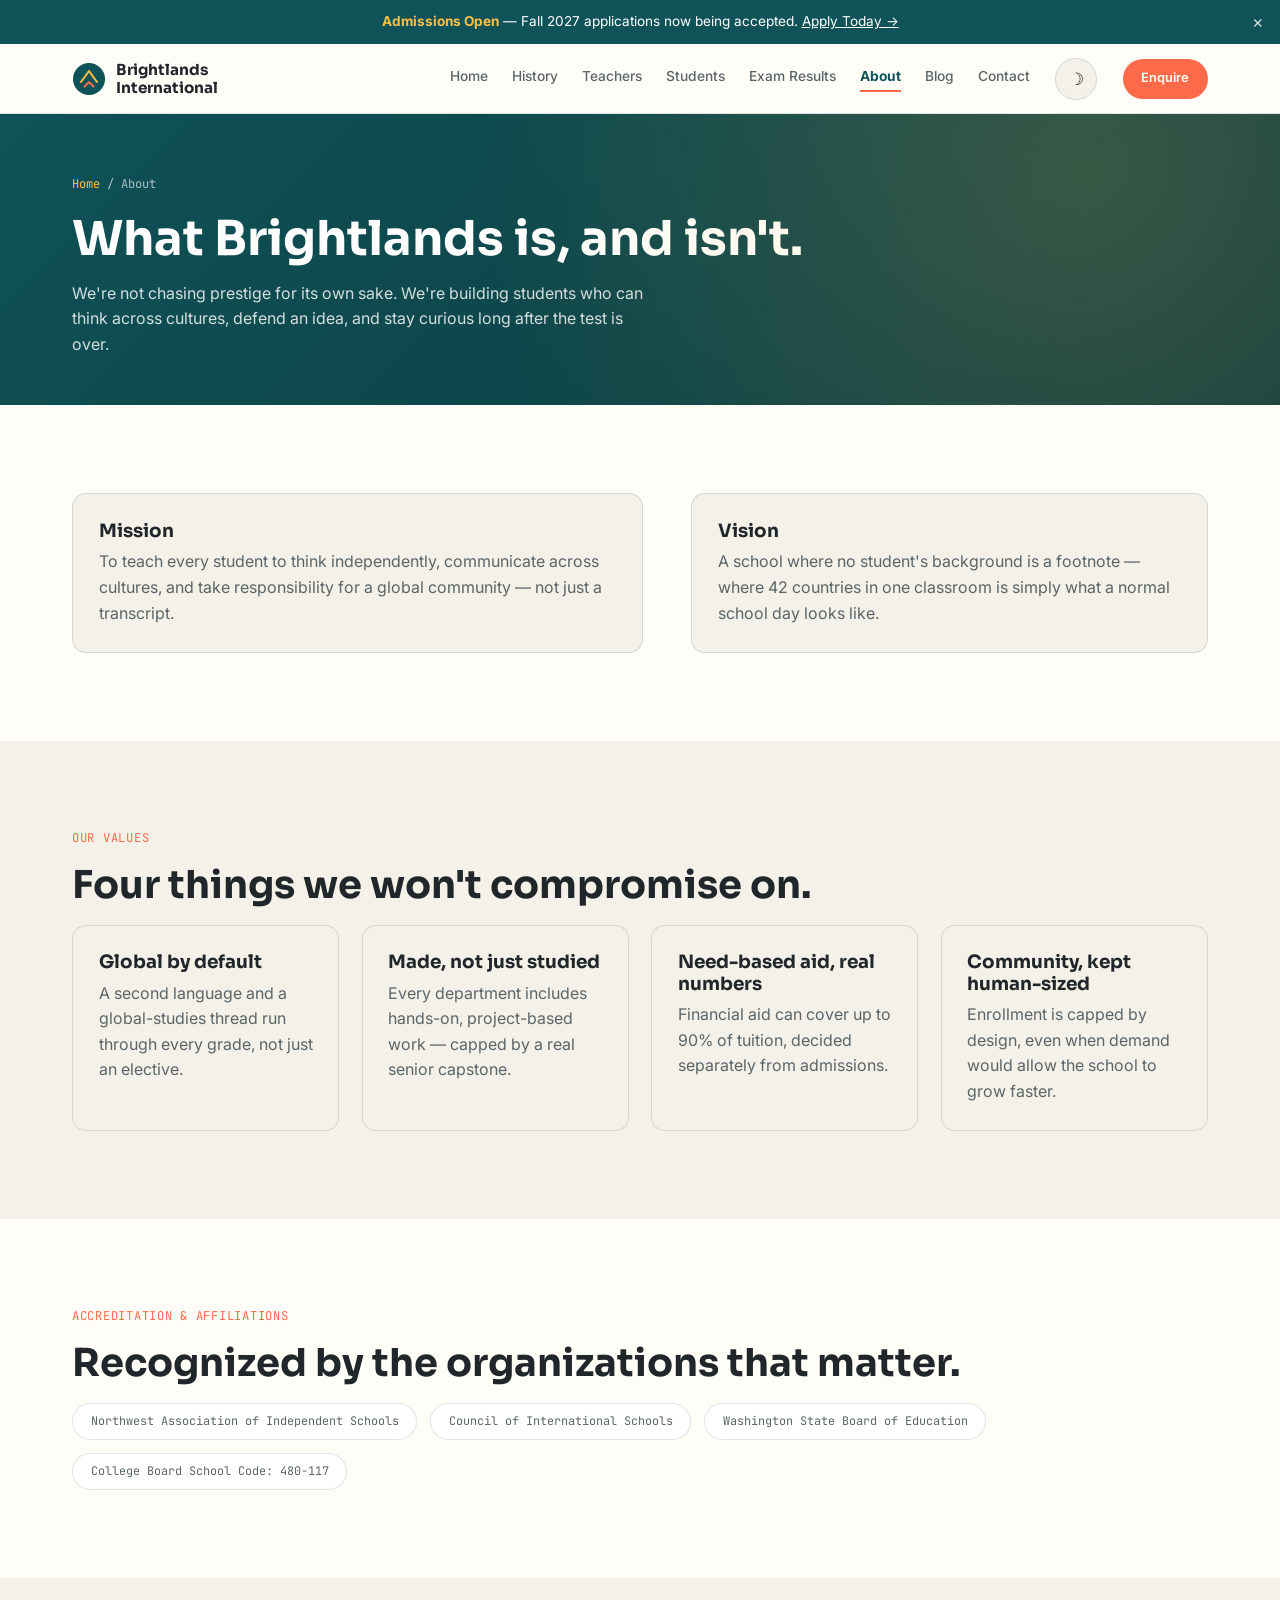
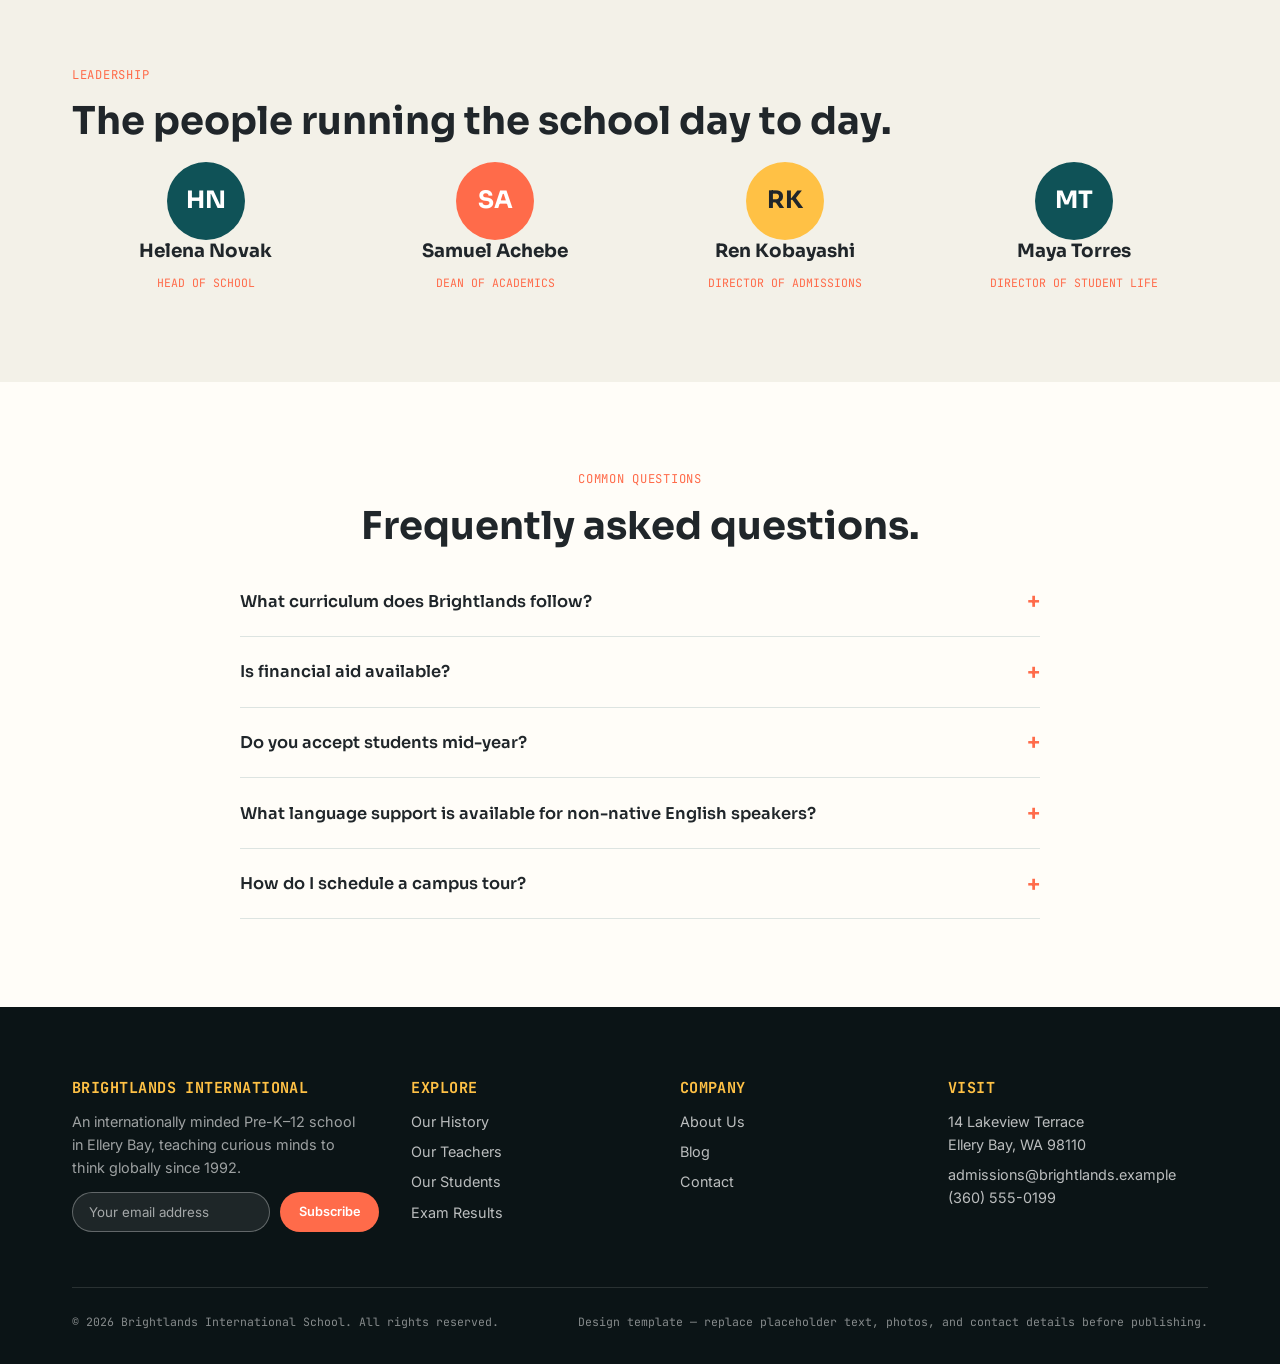
==== about.html @ 68dbb923 "First Commit" ====
<!DOCTYPE html>
<html lang="en">
<head>
<meta charset="UTF-8">
<meta name="viewport" content="width=device-width, initial-scale=1.0">
<title>About Us — Brightlands International</title>
<script>(function(){try{var t=localStorage.getItem('bl-theme');if(t==='dark')document.documentElement.setAttribute('data-theme','dark');}catch(e){}})();</script>
<link rel="preconnect" href="https://fonts.googleapis.com">
<link href="https://fonts.googleapis.com/css2?family=Sora:wght@600;700;800&family=Inter:wght@400;500;600&family=JetBrains+Mono:wght@500&display=swap" rel="stylesheet">
<link rel="stylesheet" href="style.css">
</head>
<body>

<div class="notice-bar">
  <span><strong>Admissions Open</strong> — Fall 2027 applications now being accepted. <a href="contact.html" style="text-decoration:underline;">Apply Today →</a></span>
  <button class="notice-close" aria-label="Dismiss notice">&times;</button>
</div>

<header class="site-header">
  <div class="header-inner">
    <a href="index.html" class="brand">
      <svg width="34" height="34" viewBox="0 0 34 34" fill="none" xmlns="http://www.w3.org/2000/svg">
        <circle cx="17" cy="17" r="16" fill="#0F5257"/>
        <path d="M9 20L17 9L25 20" stroke="#FFC145" stroke-width="2" stroke-linecap="round" stroke-linejoin="round"/>
        <path d="M12.5 24.5L17 20L21.5 24.5" stroke="#FF6B4A" stroke-width="2" stroke-linecap="round" stroke-linejoin="round"/>
      </svg>
      <span class="brand-name">Brightlands<br>International</span>
    </a>
    <button class="nav-toggle" aria-label="Toggle menu"><span></span></button>
    <nav class="main-nav">
      <a href="index.html">Home</a>
      <a href="history.html">History</a>
      <a href="teachers.html">Teachers</a>
      <a href="students.html">Students</a>
      <a href="results.html">Exam Results</a>
      <a href="about.html" class="active">About</a>
      <a href="blog.html">Blog</a>
      <a href="contact.html">Contact</a>
    </nav>
    <button class="theme-toggle" aria-label="Toggle dark mode">
      <span class="icon-light">&#9789;</span>
      <span class="icon-dark">&#9728;</span>
    </button>
    <a href="contact.html" class="btn btn-primary btn-sm">Enquire</a>
  </div>
</header>

<main>

  <section class="page-hero">
    <div class="wrap">
      <div class="breadcrumb"><a href="index.html">Home</a> / About</div>
      <h1>What Brightlands is, and isn't.</h1>
      <p>We're not chasing prestige for its own sake. We're building students who can think across cultures, defend an idea, and stay curious long after the test is over.</p>
    </div>
  </section>

  <section class="section">
    <div class="wrap hero-grid">
      <div class="value-card reveal">
        <h3>Mission</h3>
        <p>To teach every student to think independently, communicate across cultures, and take responsibility for a global community — not just a transcript.</p>
      </div>
      <div class="value-card reveal">
        <h3>Vision</h3>
        <p>A school where no student's background is a footnote — where 42 countries in one classroom is simply what a normal school day looks like.</p>
      </div>
    </div>
  </section>

  <section class="section alt">
    <div class="wrap">
      <span class="eyebrow">Our Values</span>
      <h2>Four things we won't compromise on.</h2>
      <div class="card-grid reveal">
        <div class="value-card">
          <h3>Global by default</h3>
          <p>A second language and a global-studies thread run through every grade, not just an elective.</p>
        </div>
        <div class="value-card">
          <h3>Made, not just studied</h3>
          <p>Every department includes hands-on, project-based work — capped by a real senior capstone.</p>
        </div>
        <div class="value-card">
          <h3>Need-based aid, real numbers</h3>
          <p>Financial aid can cover up to 90% of tuition, decided separately from admissions.</p>
        </div>
        <div class="value-card">
          <h3>Community, kept human-sized</h3>
          <p>Enrollment is capped by design, even when demand would allow the school to grow faster.</p>
        </div>
      </div>
    </div>
  </section>

  <section class="section">
    <div class="wrap">
      <span class="eyebrow">Accreditation &amp; Affiliations</span>
      <h2>Recognized by the organizations that matter.</h2>
      <div class="badge-row reveal">
        <span class="badge">Northwest Association of Independent Schools</span>
        <span class="badge">Council of International Schools</span>
        <span class="badge">Washington State Board of Education</span>
        <span class="badge">College Board School Code: 480-117</span>
      </div>
    </div>
  </section>

  <section class="section alt">
    <div class="wrap">
      <span class="eyebrow">Leadership</span>
      <h2>The people running the school day to day.</h2>
      <div class="leader-grid reveal">
        <div class="leader-card">
          <div class="avatar" style="background:#0F5257; margin:0 auto;">HN</div>
          <h3>Helena Novak</h3>
          <span class="leader-role">Head of School</span>
        </div>
        <div class="leader-card">
          <div class="avatar" style="background:#FF6B4A; margin:0 auto;">SA</div>
          <h3>Samuel Achebe</h3>
          <span class="leader-role">Dean of Academics</span>
        </div>
        <div class="leader-card">
          <div class="avatar" style="background:#FFC145; color:#20262A; margin:0 auto;">RK</div>
          <h3>Ren Kobayashi</h3>
          <span class="leader-role">Director of Admissions</span>
        </div>
        <div class="leader-card">
          <div class="avatar" style="background:#0F5257; margin:0 auto;">MT</div>
          <h3>Maya Torres</h3>
          <span class="leader-role">Director of Student Life</span>
        </div>
      </div>
    </div>
  </section>

  <section class="section">
    <div class="wrap">
      <span class="eyebrow center">Common Questions</span>
      <h2 class="center">Frequently asked questions.</h2>
      <div class="faq-list reveal">

        <div class="faq-item">
          <button class="faq-question">
            What curriculum does Brightlands follow?
            <span class="plus">+</span>
          </button>
          <div class="faq-answer">
            <p>We follow a U.S.-based curriculum through Grade 8, then offer an internationally benchmarked diploma pathway alongside a standard track from Grade 9 onward. Both tracks share the same core academic standards.</p>
          </div>
        </div>

        <div class="faq-item">
          <button class="faq-question">
            Is financial aid available?
            <span class="plus">+</span>
          </button>
          <div class="faq-answer">
            <p>Yes. Need-based financial aid can cover up to 90% of tuition. Aid decisions are made separately from and after admissions decisions, so applying for aid never affects your admission chances.</p>
          </div>
        </div>

        <div class="faq-item">
          <button class="faq-question">
            Do you accept students mid-year?
            <span class="plus">+</span>
          </button>
          <div class="faq-answer">
            <p>Mid-year admission is possible when space allows, particularly in Pre-K through Grade 5. Contact our admissions office directly to check current availability for your child's grade.</p>
          </div>
        </div>

        <div class="faq-item">
          <button class="faq-question">
            What language support is available for non-native English speakers?
            <span class="plus">+</span>
          </button>
          <div class="faq-answer">
            <p>All students receive English language support as needed, integrated into regular classes rather than pulled into a separate track. Given our international student body, this is one of our most developed programs.</p>
          </div>
        </div>

        <div class="faq-item">
          <button class="faq-question">
            How do I schedule a campus tour?
            <span class="plus">+</span>
          </button>
          <div class="faq-answer">
            <p>Tours run every Tuesday and Thursday morning during the school year. Use the contact form on our Contact page, or call the admissions office directly, to book a time.</p>
          </div>
        </div>

      </div>
    </div>
  </section>

</main>

<footer class="site-footer">
  <div class="wrap">
    <div class="footer-grid">
      <div class="footer-brand">
        <h4>Brightlands International</h4>
        <p>An internationally minded Pre-K–12 school in Ellery Bay, teaching curious minds to think globally since 1992.</p>
        <form class="newsletter">
          <input type="email" placeholder="Your email address" required>
          <button type="submit" class="btn btn-primary btn-sm">Subscribe</button>
        </form>
        <p class="newsletter-note form-note"></p>
      </div>
      <div>
        <h4>Explore</h4>
        <a href="history.html">Our History</a>
        <a href="teachers.html">Our Teachers</a>
        <a href="students.html">Our Students</a>
        <a href="results.html">Exam Results</a>
      </div>
      <div>
        <h4>Company</h4>
        <a href="about.html">About Us</a>
        <a href="blog.html">Blog</a>
        <a href="contact.html">Contact</a>
      </div>
      <div>
        <h4>Visit</h4>
        <p>14 Lakeview Terrace<br>Ellery Bay, WA 98110</p>
        <p>admissions@brightlands.example<br>(360) 555-0199</p>
      </div>
    </div>
    <div class="footer-bottom">
      <span>© 2026 Brightlands International School. All rights reserved.</span>
      <span>Design template — replace placeholder text, photos, and contact details before publishing.</span>
    </div>
  </div>
</footer>
<button id="back-to-top" class="back-to-top" aria-label="Back to top">&#8593;</button>
<script src="script.js"></script>
</body>
</html>
---- style.css ----
/* ===========================================================
   BRIGHTLANDS INTERNATIONAL SCHOOL — shared stylesheet
   Palette : teal #0F5257 · coral #FF6B4A · yellow #FFC145
   Type    : Sora (display) / Inter (body) / JetBrains Mono (utility)
   Supports light + dark theme via [data-theme="dark"] on <html>
=========================================================== */

:root{
  --bg: #FFFDF8;
  --surface: #FFFFFF;
  --surface-2: #F3F1E8;
  --ink: #20262A;
  --ink-soft: #5B6568;
  --teal: #0F5257;
  --teal-light: #17707A;
  --coral: #FF6B4A;
  --yellow: #FFC145;
  --line: rgba(15,82,87,0.14);
  --shadow: 0 14px 34px rgba(15,82,87,0.10);
  --shadow-sm: 0 4px 14px rgba(15,82,87,0.08);
  --radius: 14px;
  --radius-sm: 8px;

  --font-display: "Sora", -apple-system, sans-serif;
  --font-body: "Inter", -apple-system, sans-serif;
  --font-mono: "JetBrains Mono", monospace;
}

[data-theme="dark"]{
  --bg: #0F1719;
  --surface: #162326;
  --surface-2: #1C2B2E;
  --ink: #EDF3F2;
  --ink-soft: #A9B7B8;
  --teal: #35B0A7;
  --teal-light: #4CC2B9;
  --coral: #FF8467;
  --yellow: #FFCE6E;
  --line: rgba(255,255,255,0.12);
  --shadow: 0 14px 34px rgba(0,0,0,0.45);
  --shadow-sm: 0 4px 14px rgba(0,0,0,0.35);
}

*{ box-sizing: border-box; margin: 0; padding: 0; }
html{ scroll-behavior: smooth; }
body{
  font-family: var(--font-body);
  color: var(--ink);
  background: var(--bg);
  line-height: 1.6;
  -webkit-font-smoothing: antialiased;
  transition: background 0.3s ease, color 0.3s ease;
}
img{ max-width: 100%; display: block; }
a{ color: inherit; text-decoration: none; }
ul{ list-style: none; }
button{ font-family: inherit; cursor: pointer; }
input, textarea, select{ font-family: inherit; }

h1,h2,h3,h4{ font-family: var(--font-display); color: var(--ink); line-height: 1.16; font-weight: 700; }
h2{ font-size: clamp(1.75rem, 3vw, 2.4rem); margin-bottom: 1.1rem; }
h3{ font-size: 1.15rem; margin-bottom: 0.5rem; }
p{ color: var(--ink-soft); }

.wrap{ max-width: 1200px; margin: 0 auto; padding: 0 2rem; }
.section{ padding: 5.5rem 0; }
.section.tight{ padding: 3.5rem 0; }
.section.alt{ background: var(--surface-2); }
.center{ text-align: center; }

.eyebrow{
  font-family: var(--font-mono);
  font-size: 0.76rem;
  letter-spacing: 0.06em;
  text-transform: uppercase;
  color: var(--coral);
  margin-bottom: 0.9rem;
  display: block;
}
.eyebrow.center{ text-align: center; }

/* ---------- reveal-on-scroll ---------- */
.reveal{ opacity: 0; transform: translateY(24px); transition: opacity 0.6s ease, transform 0.6s ease; }
.reveal.in-view{ opacity: 1; transform: translateY(0); }

/* ---------- buttons ---------- */
.btn{
  display: inline-flex; align-items: center; gap: 0.4rem;
  padding: 0.85rem 1.7rem; border-radius: 30px;
  font-family: var(--font-body); font-weight: 600; font-size: 0.92rem;
  border: 1px solid transparent;
  transition: transform 0.15s ease, background 0.2s ease, color 0.2s ease, border-color 0.2s ease;
}
.btn:hover{ transform: translateY(-2px); }
.btn-primary{ background: var(--coral); color: #fff; }
.btn-primary:hover{ background: #e85a3c; }
.btn-ghost{ color: var(--teal); border-color: var(--teal); }
.btn-ghost:hover{ background: var(--teal); color: #fff; }
.btn-ghost-light{ color: #fff; border-color: rgba(255,255,255,0.4); }
.btn-ghost-light:hover{ background: #fff; color: var(--teal); }
.btn-sm{ padding: 0.55rem 1.1rem; font-size: 0.8rem; }

/* ---------- header / nav ---------- */
.site-header{
  position: sticky; top: 0; z-index: 70;
  background: color-mix(in srgb, var(--bg) 92%, transparent);
  backdrop-filter: blur(8px);
  border-bottom: 1px solid var(--line);
}
.header-inner{ max-width: 1200px; margin: 0 auto; padding: 0.85rem 2rem; display: flex; align-items: center; gap: 1.6rem; }
.brand{ display: flex; align-items: center; gap: 0.65rem; margin-right: auto; }
.brand-name{ font-family: var(--font-display); font-weight: 700; color: var(--ink); font-size: 0.95rem; line-height: 1.15; }

.main-nav{ display: flex; gap: 1.5rem; }
.main-nav a{ font-size: 0.86rem; color: var(--ink-soft); font-weight: 500; border-bottom: 2px solid transparent; padding-bottom: 3px; white-space: nowrap; }
.main-nav a:hover, .main-nav a.active{ color: var(--teal); border-color: var(--coral); }
.main-nav a.active{ font-weight: 700; }

.theme-toggle{
  width: 42px; height: 42px; border-radius: 50%;
  background: var(--surface-2); border: 1px solid var(--line);
  display: flex; align-items: center; justify-content: center;
  font-size: 1.05rem; color: var(--ink); flex-shrink: 0;
  transition: background 0.2s ease;
}
.theme-toggle:hover{ background: var(--line); }
.theme-toggle .icon-dark{ display: none; }
[data-theme="dark"] .theme-toggle .icon-light{ display: none; }
[data-theme="dark"] .theme-toggle .icon-dark{ display: inline; }

.nav-toggle{ display: none; background: none; border: none; width: 34px; height: 34px; position: relative; flex-shrink: 0; }
.nav-toggle span, .nav-toggle::before, .nav-toggle::after{ content: ""; position: absolute; left: 6px; right: 6px; height: 2px; background: var(--ink); border-radius: 2px; }
.nav-toggle span{ top: 16px; }
.nav-toggle::before{ top: 10px; }
.nav-toggle::after{ top: 22px; }

/* ---------- notice bar (dismissible) ---------- */
.notice-bar{
  background: var(--teal); color: #fff;
  display: flex; align-items: center; justify-content: center; gap: 1rem;
  padding: 0.7rem 1.2rem; font-size: 0.85rem; text-align: center; position: relative;
}
.notice-bar strong{ color: var(--yellow); }
.notice-close{
  position: absolute; right: 1rem; top: 50%; transform: translateY(-50%);
  background: none; border: none; color: #fff; font-size: 1.1rem; opacity: 0.8; line-height: 1;
}
.notice-close:hover{ opacity: 1; }
.notice-bar.hidden{ display: none; }

/* ---------- page hero (inner pages) ---------- */
.page-hero{
  background: linear-gradient(135deg, var(--teal), #0B3B3F);
  color: #fff; padding: 3.8rem 0 3rem; position: relative; overflow: hidden;
}
.page-hero::after{ content:""; position:absolute; inset:0; background: radial-gradient(circle at 85% 20%, rgba(255,193,69,0.18), transparent 55%); pointer-events:none; }
.breadcrumb{ font-family: var(--font-mono); font-size: 0.76rem; color: rgba(255,255,255,0.65); margin-bottom: 1rem; }
.breadcrumb a{ color: var(--yellow); }
.page-hero h1{ color: #fff; font-size: clamp(2rem, 4.5vw, 3rem); max-width: 20ch; }
.page-hero p{ color: rgba(255,255,255,0.82); max-width: 58ch; margin-top: 0.9rem; }

/* ---------- home hero ---------- */
.hero{ padding: 3.5rem 0 0; position: relative; overflow: hidden; }
.hero-blob{
  position: absolute; top: -120px; right: -160px; width: 480px; height: 480px; border-radius: 50%;
  background: radial-gradient(circle, rgba(255,107,74,0.16), transparent 70%);
  z-index: 0; pointer-events: none;
}
.hero-grid{ display: grid; grid-template-columns: 1.05fr 0.95fr; gap: 3rem; align-items: center; position: relative; z-index: 1; }
.hero h1{ font-size: clamp(2.3rem, 5.2vw, 3.6rem); max-width: 14ch; }
.hero h1 em{ color: var(--coral); font-style: normal; }
.hero-copy{ max-width: 48ch; margin: 1.3rem 0 2rem; font-size: 1.05rem; }
.hero-actions{ display: flex; gap: 1rem; flex-wrap: wrap; }
.hero-media{ position: relative; }
.hero-media img{ border-radius: var(--radius); box-shadow: var(--shadow); }
.hero-float-card{
  position: absolute; left: -1.3rem; bottom: -1.3rem;
  background: var(--surface); border: 1px solid var(--line); border-radius: var(--radius);
  padding: 1.1rem 1.4rem; box-shadow: var(--shadow); font-family: var(--font-mono); font-size: 0.78rem; max-width: 220px;
}
.hero-float-card strong{ display: block; font-family: var(--font-display); font-size: 1.6rem; color: var(--teal); }

/* ---------- animated stat counters ---------- */
.stats-bar{ margin-top: 3.5rem; display: grid; grid-template-columns: repeat(4,1fr); border-top: 1px solid var(--line); border-bottom: 1px solid var(--line); position: relative; z-index: 1; }
.stat{ padding: 1.6rem 0.5rem; text-align: center; border-left: 1px solid var(--line); }
.stat:first-child{ border-left: none; }
.stat-num{ display:block; font-family: var(--font-display); font-size: 2.1rem; font-weight: 700; color: var(--teal); }
.stat-label{ display:block; font-family: var(--font-mono); font-size: 0.68rem; text-transform: uppercase; color: var(--ink-soft); margin-top: 0.2rem; }

/* ---------- notice board (home page) ---------- */
.notice-board{
  background: var(--surface);
  border: 1px solid var(--line);
  border-radius: var(--radius);
  padding: 2rem 2.2rem;
  box-shadow: var(--shadow-sm);
}
.notice-board-head{
  display: flex; align-items: flex-end; justify-content: space-between; flex-wrap: wrap;
  gap: 1rem; margin-bottom: 1.6rem; padding-bottom: 1.4rem; border-bottom: 1px solid var(--line);
}
.notice-board-head h2{ margin-bottom: 0; }
.notice-list{ display: flex; flex-direction: column; }
.notice-item{
  display: flex; align-items: flex-start; gap: 1.2rem;
  padding: 1.1rem 0.4rem; border-bottom: 1px solid var(--line);
  border-radius: var(--radius-sm);
  transition: background 0.2s ease;
}
.notice-item:last-child{ border-bottom: none; }
.notice-item:hover{ background: var(--surface-2); }
.notice-date{
  flex-shrink: 0; width: 56px; height: 56px; border-radius: var(--radius-sm);
  background: var(--surface-2); display: flex; flex-direction: column; align-items: center; justify-content: center;
}
.notice-item:hover .notice-date{ background: var(--surface); }
.notice-day{ font-family: var(--font-display); font-weight: 700; font-size: 1.15rem; color: var(--teal); line-height: 1; }
.notice-month{ font-family: var(--font-mono); font-size: 0.65rem; text-transform: uppercase; color: var(--ink-soft); margin-top: 2px; }
.notice-body{ flex: 1; min-width: 0; }
.notice-body h3{ font-size: 1rem; margin: 0.4rem 0 0.3rem; }
.notice-body p{ font-size: 0.88rem; margin: 0; }
.notice-tag{ font-family: var(--font-mono); font-size: 0.65rem; text-transform: uppercase; letter-spacing: 0.02em; padding: 0.22rem 0.6rem; border-radius: 20px; display: inline-block; }
.notice-tag-admissions{ background: rgba(15,82,87,0.14); color: var(--teal); }
.notice-tag-academics{ background: rgba(255,107,74,0.14); color: var(--coral); }
.notice-tag-events{ background: rgba(255,193,69,0.22); color: #8A6512; }
[data-theme="dark"] .notice-tag-events{ color: #FFE1A0; }
.notice-tag-holiday{ background: var(--surface-2); color: var(--ink-soft); }
.notice-new{
  background: var(--coral); color: #fff; font-family: var(--font-mono); font-size: 0.62rem;
  text-transform: uppercase; padding: 0.22rem 0.55rem; border-radius: 10px;
}
.notice-actions{
  flex-shrink: 0; margin-left: auto;
  display: flex; flex-direction: column; align-items: flex-end; gap: 0.6rem;
}
.notice-detail{ max-width: 760px; margin: 0 auto; }
.notice-detail-date{ font-family: var(--font-mono); font-size: 0.78rem; color: var(--ink-soft); display: block; margin: 0.7rem 0 1.1rem; }
.notice-detail h2{ margin-bottom: 1.2rem; }
.notice-detail p{ margin-bottom: 1.1rem; }
.notice-detail p strong{ color: var(--ink); }

@media (max-width: 720px){
  .notice-item{ flex-wrap: wrap; }
  .notice-actions{ flex-direction: row; align-items: center; margin-left: 68px; }
}

@media (max-width: 720px){
  .notice-item{ flex-wrap: wrap; }
  .notice-new{ margin-left: 68px; }
}

/* ---------- highlight / link cards ---------- */
.card-grid{ display: grid; grid-template-columns: repeat(4,1fr); gap: 1.4rem; }
.card-grid.cols-3{ grid-template-columns: repeat(3,1fr); }
.card-grid.cols-2{ grid-template-columns: repeat(2,1fr); }

.link-card{ background: var(--surface); border: 1px solid var(--line); border-radius: var(--radius); padding: 1.7rem; transition: box-shadow 0.2s ease, transform 0.2s ease; }
.link-card:hover{ box-shadow: var(--shadow-sm); transform: translateY(-4px); }
.link-card .card-index{ font-family: var(--font-mono); color: var(--coral); font-size: 0.8rem; }
.link-card a.more{ font-family: var(--font-mono); font-size: 0.75rem; color: var(--teal); display: inline-block; margin-top: 0.6rem; }

.value-card{ background: var(--surface-2); border: 1px solid var(--line); border-radius: var(--radius); padding: 1.6rem; }

/* ---------- curriculum tabs ---------- */
.tab-bar{ display: flex; gap: 0.6rem; flex-wrap: wrap; margin-bottom: 2rem; justify-content: center; }
.tab-btn{
  background: var(--surface); border: 1px solid var(--line); border-radius: 30px;
  padding: 0.6rem 1.3rem; font-family: var(--font-mono); font-size: 0.78rem; text-transform: uppercase;
  letter-spacing: 0.02em; color: var(--ink-soft);
}
.tab-btn.active, .tab-btn:hover{ background: var(--teal); color: #fff; border-color: var(--teal); }
.tab-panel{ display: none; }
.tab-panel.active{ display: block; }
.tab-content{ display: grid; grid-template-columns: 1fr 1fr; gap: 2.5rem; align-items: center; }
.tab-content ul{ margin-top: 1rem; }
.tab-content li{ padding: 0.5rem 0 0.5rem 1.6rem; position: relative; color: var(--ink-soft); }
.tab-content li::before{ content: "✓"; position: absolute; left: 0; color: var(--coral); font-weight: 700; }

/* ---------- quote / testimonial slider ---------- */
.testimonial-slider{ max-width: 720px; margin: 0 auto; position: relative; }
.testimonial-track{ overflow: hidden; }
.testimonial-slides{ display: flex; transition: transform 0.5s ease; }
.testimonial-slide{ flex: 0 0 100%; text-align: center; padding: 0 1rem; }
.testimonial-slide blockquote{ font-family: var(--font-display); font-size: 1.4rem; font-weight: 600; color: var(--ink); margin-bottom: 1rem; }
.testimonial-slide cite{ font-family: var(--font-mono); font-size: 0.78rem; color: var(--coral); font-style: normal; }
.testimonial-dots{ display: flex; gap: 0.5rem; justify-content: center; margin-top: 1.8rem; }
.testimonial-dots button{ width: 9px; height: 9px; border-radius: 50%; background: var(--line); border: none; padding: 0; }
.testimonial-dots button.active{ background: var(--coral); width: 22px; border-radius: 5px; transition: width 0.2s ease; }

/* ---------- CTA banner ---------- */
.cta-banner{ background: linear-gradient(120deg, var(--teal), #0B3B3F); color: #fff; border-radius: var(--radius); padding: 2.2rem 2.4rem; display: flex; align-items: center; justify-content: space-between; flex-wrap: wrap; gap: 1.2rem; }
.cta-banner h3{ color: #fff; margin-bottom: 0.3rem; }
.cta-banner p{ color: rgba(255,255,255,0.78); }

/* ---------- timeline (history) ---------- */
.timeline{ position: relative; padding-left: 2.4rem; }
.timeline::before{ content:""; position: absolute; left: 7px; top: 4px; bottom: 4px; width: 2px; background: var(--line); }
.timeline-item{ position: relative; padding-bottom: 2.6rem; }
.timeline-item:last-child{ padding-bottom: 0; }
.timeline-item::before{ content:""; position: absolute; left: -2.4rem; top: 4px; width: 16px; height: 16px; border-radius: 50%; background: var(--coral); border: 3px solid var(--bg); box-shadow: 0 0 0 1px var(--line); }
.timeline-year{ font-family: var(--font-mono); color: var(--teal); font-size: 0.82rem; margin-bottom: 0.3rem; }

/* ---------- department cards ---------- */
.dept-grid{ display: grid; grid-template-columns: repeat(3,1fr); gap: 1.4rem; }
.dept-card{ background: var(--surface); border-top: 3px solid var(--teal); border-radius: 0 var(--radius) var(--radius) var(--radius); padding: 1.6rem; box-shadow: var(--shadow-sm); }

/* ---------- teachers ---------- */
.teacher-toolbar{ display: flex; gap: 1rem; flex-wrap: wrap; align-items: center; justify-content: space-between; margin-bottom: 2rem; }
.teacher-search{
  display: flex; align-items: center; gap: 0.5rem;
  background: var(--surface); border: 1px solid var(--line); border-radius: 30px;
  padding: 0.6rem 1.1rem; min-width: 220px;
}
.teacher-search input{ border: none; background: none; outline: none; color: var(--ink); font-size: 0.88rem; width: 100%; }
.filter-bar{ display: flex; flex-wrap: wrap; gap: 0.6rem; }
.filter-btn{ background: var(--surface); border: 1px solid var(--line); border-radius: 20px; padding: 0.45rem 1.05rem; font-family: var(--font-mono); font-size: 0.74rem; color: var(--ink-soft); text-transform: uppercase; letter-spacing: 0.03em; }
.filter-btn.active, .filter-btn:hover{ background: var(--teal); color: #fff; border-color: var(--teal); }

.teacher-grid{ display: grid; grid-template-columns: repeat(3,1fr); gap: 1.5rem; }
.teacher-card{ background: var(--surface); border: 1px solid var(--line); border-radius: var(--radius); padding: 1.5rem; text-align: left; transition: transform 0.2s ease, box-shadow 0.2s ease; }
.teacher-card:hover{ transform: translateY(-4px); box-shadow: var(--shadow-sm); }
.avatar{ width: 58px; height: 58px; border-radius: 50%; display:flex; align-items:center; justify-content:center; font-family: var(--font-display); font-weight: 700; color: #fff; font-size: 1.15rem; margin-bottom: 0.9rem; }
.teacher-dept{ font-family: var(--font-mono); font-size: 0.7rem; text-transform: uppercase; color: var(--coral); margin-bottom: 0.3rem; }
.teacher-years{ font-family: var(--font-mono); font-size: 0.7rem; color: var(--ink-soft); margin-top: 0.6rem; display: block; }
.no-results{ text-align: center; color: var(--ink-soft); font-family: var(--font-mono); font-size: 0.85rem; padding: 2rem 0; display: none; }
.no-results.show{ display: block; }

/* ---------- life blocks / gallery + lightbox ---------- */
.life-grid{ display: grid; grid-template-columns: repeat(3,1fr); gap: 1.4rem; }
.life-block{ background: var(--surface-2); border: 1px solid var(--line); border-radius: var(--radius); padding: 1.7rem; }
.block-lg{ grid-column: span 2; }

.gallery-grid{ display: grid; grid-template-columns: repeat(3,1fr); gap: 1rem; }
.gallery-grid button{ border: none; padding: 0; background: none; border-radius: var(--radius); overflow: hidden; box-shadow: var(--shadow-sm); cursor: zoom-in; }
.gallery-grid img{ aspect-ratio: 4/3; object-fit: cover; transition: transform 0.3s ease; }
.gallery-grid button:hover img{ transform: scale(1.06); }

.lightbox{
  position: fixed; inset: 0; background: rgba(10,15,17,0.92); z-index: 200;
  display: none; align-items: center; justify-content: center; padding: 2rem;
}
.lightbox.open{ display: flex; }
.lightbox img{ max-width: min(900px, 100%); max-height: 85vh; border-radius: var(--radius-sm); }
.lightbox-close{ position: absolute; top: 1.6rem; right: 2rem; background: none; border: none; color: #fff; font-size: 2rem; line-height: 1; }

/* ---------- results tables + chart ---------- */
.table-wrap{ overflow-x: auto; border: 1px solid var(--line); border-radius: var(--radius); }
table{ width: 100%; border-collapse: collapse; font-size: 0.92rem; min-width: 560px; }
thead{ background: var(--teal); color: #fff; }
th, td{ padding: 0.85rem 1.1rem; text-align: left; }
tbody tr:nth-child(even){ background: var(--surface-2); }
tbody tr{ border-bottom: 1px solid var(--line); }
.table-note{ font-family: var(--font-mono); font-size: 0.75rem; color: var(--ink-soft); margin-top: 0.8rem; }
.results-stats{ display: grid; grid-template-columns: repeat(4,1fr); gap: 1.2rem; margin-bottom: 2.6rem; }
.results-stats .stat{ border: 1px solid var(--line); border-left: 1px solid var(--line); border-radius: var(--radius); background: var(--surface); }

.chart-wrap{ background: var(--surface); border: 1px solid var(--line); border-radius: var(--radius); padding: 2rem; }
.bar-chart{ display: flex; align-items: flex-end; gap: 1.6rem; height: 220px; }
.bar-col{ flex: 1; display: flex; flex-direction: column; align-items: center; justify-content: flex-end; height: 100%; }
.bar{ width: 100%; max-width: 46px; background: linear-gradient(180deg, var(--coral), var(--yellow)); border-radius: 6px 6px 0 0; height: 0; transition: height 1.1s cubic-bezier(.2,.8,.2,1); }
.bar-year{ font-family: var(--font-mono); font-size: 0.72rem; color: var(--ink-soft); margin-top: 0.6rem; }
.bar-val{ font-family: var(--font-mono); font-size: 0.72rem; color: var(--ink); margin-bottom: 0.4rem; }

/* ---------- steps ---------- */
.steps{ display: grid; grid-template-columns: repeat(4,1fr); gap: 1.5rem; }
.steps li{ display: flex; flex-direction: column; gap: 0.6rem; }
.step-num{ font-family: var(--font-mono); font-size: 0.85rem; color: var(--coral); border: 1px solid var(--coral); width: 28px; height: 28px; border-radius: 50%; display: flex; align-items: center; justify-content: center; }

/* ---------- leadership (about) ---------- */
.leader-grid{ display: grid; grid-template-columns: repeat(4,1fr); gap: 1.4rem; }
.leader-card{ text-align: center; }
.leader-card .avatar{ margin: 0 auto 0.9rem; width: 78px; height: 78px; font-size: 1.5rem; }
.leader-role{ font-family: var(--font-mono); font-size: 0.72rem; color: var(--coral); text-transform: uppercase; }
.badge-row{ display: flex; flex-wrap: wrap; gap: 0.8rem; }
.badge{ border: 1px solid var(--line); border-radius: 20px; padding: 0.5rem 1.1rem; font-family: var(--font-mono); font-size: 0.74rem; color: var(--ink-soft); background: var(--surface); }

/* ---------- FAQ accordion ---------- */
.faq-list{ max-width: 800px; margin: 0 auto; }
.faq-item{ border-bottom: 1px solid var(--line); }
.faq-question{
  width: 100%; text-align: left; background: none; border: none;
  padding: 1.3rem 0; display: flex; align-items: center; justify-content: space-between;
  font-family: var(--font-display); font-weight: 600; font-size: 1.02rem; color: var(--ink);
}
.faq-question .plus{ font-size: 1.4rem; color: var(--coral); transition: transform 0.25s ease; flex-shrink: 0; margin-left: 1rem; }
.faq-item.open .faq-question .plus{ transform: rotate(45deg); }
.faq-answer{ max-height: 0; overflow: hidden; transition: max-height 0.3s ease; }
.faq-answer p{ padding: 0 0 1.4rem; }

/* ---------- blog ---------- */
.blog-featured{ display: grid; grid-template-columns: 1fr 1fr; gap: 2rem; align-items: center; background: var(--surface-2); border-radius: var(--radius); overflow: hidden; margin-bottom: 3rem; }
.blog-featured img{ height: 100%; object-fit: cover; }
.blog-featured .blog-body{ padding: 2rem 2.2rem 2rem 0; }
.blog-tag{ font-family: var(--font-mono); font-size: 0.68rem; text-transform: uppercase; color: var(--teal); background: color-mix(in srgb, var(--teal) 12%, transparent); border-radius: 3px; padding: 0.25rem 0.6rem; display: inline-block; margin-bottom: 0.7rem; cursor: pointer; border: none; }
.blog-grid{ display: grid; grid-template-columns: repeat(3,1fr); gap: 1.6rem; }
.blog-card{ background: var(--surface); border: 1px solid var(--line); border-radius: var(--radius); overflow: hidden; transition: transform 0.2s ease; }
.blog-card:hover{ transform: translateY(-4px); }
.blog-card img{ aspect-ratio: 16/10; object-fit: cover; }
.blog-card-body{ padding: 1.3rem 1.4rem 1.5rem; }
.blog-date{ font-family: var(--font-mono); font-size: 0.7rem; color: var(--ink-soft); margin-bottom: 0.5rem; display:block; }
.blog-card a.more{ font-family: var(--font-mono); font-size: 0.74rem; color: var(--teal); display: inline-block; margin-top: 0.7rem; }
.blog-card.is-hidden{ display: none; }

/* ---------- contact ---------- */
.contact-grid{ display: grid; grid-template-columns: 0.9fr 1.1fr; gap: 3rem; }
.contact-info-card{ display:flex; gap: 1rem; padding: 1.3rem 0; border-bottom: 1px solid var(--line); }
.contact-info-card:last-child{ border-bottom: none; }
.contact-info-card .icon{ width: 40px; height: 40px; border-radius: 50%; background: var(--surface-2); display: flex; align-items: center; justify-content: center; flex-shrink: 0; font-family: var(--font-mono); color: var(--coral); font-size: 0.8rem; }
.map-box{ margin-top: 1.8rem; background: var(--surface-2); border: 1px dashed var(--line); border-radius: var(--radius); height: 180px; display:flex; align-items:center; justify-content:center; font-family: var(--font-mono); font-size: 0.78rem; color: var(--ink-soft); text-align:center; padding: 1rem; }

.form-grid{ display: grid; grid-template-columns: 1fr 1fr; gap: 1.1rem; }
.form-field{ display: flex; flex-direction: column; gap: 0.4rem; margin-bottom: 1.1rem; position: relative; }
.form-field.full{ grid-column: 1 / -1; }
.form-field label{ font-family: var(--font-mono); font-size: 0.72rem; text-transform: uppercase; color: var(--ink-soft); }
.form-field input, .form-field select, .form-field textarea{
  border: 1px solid var(--line); border-radius: var(--radius-sm); padding: 0.75rem 0.9rem;
  font-size: 0.92rem; background: var(--surface); color: var(--ink);
}
.form-field input:focus, .form-field textarea:focus, .form-field select:focus{ outline: 2px solid var(--coral); outline-offset: 1px; }
.form-field.error input, .form-field.error textarea{ border-color: #D64545; }
.field-error{ font-size: 0.74rem; color: #D64545; display: none; }
.form-field.error .field-error{ display: block; }
.form-note{ font-family: var(--font-mono); font-size: 0.72rem; color: var(--ink-soft); margin-top: 0.6rem; }
.form-note.success{ color: var(--teal); font-weight: 600; }

/* ---------- newsletter ---------- */
.newsletter{ display: flex; gap: 0.6rem; margin-top: 0.8rem; flex-wrap: wrap; }
.newsletter input{ flex: 1; min-width: 180px; padding: 0.7rem 1rem; border-radius: 30px; border: 1px solid rgba(255,255,255,0.3); background: rgba(255,255,255,0.08); color: #fff; }
.newsletter input::placeholder{ color: rgba(255,255,255,0.6); }
.newsletter button{ border-radius: 30px; }

/* ---------- footer ---------- */
.site-footer{ background: #0B1416; color: #fff; padding: 4.5rem 0 2rem; }
[data-theme="dark"] .site-footer{ background: #060B0C; }
.footer-grid{ display: grid; grid-template-columns: 1.3fr 1fr 1fr 1.1fr; gap: 2rem; padding-bottom: 2.6rem; border-bottom: 1px solid rgba(255,255,255,0.12); }
.footer-grid h4{ color: var(--yellow); font-size: 0.95rem; margin-bottom: 0.8rem; font-family: var(--font-mono); text-transform: uppercase; letter-spacing: 0.03em; }
.footer-grid p, .footer-grid a{ color: rgba(255,255,255,0.72); display: block; font-size: 0.9rem; margin-bottom: 0.45rem; }
.footer-grid a:hover{ color: var(--yellow); }
.footer-brand p{ color: rgba(255,255,255,0.6); margin-top: 0.8rem; max-width: 32ch; }
.footer-bottom{ display: flex; justify-content: space-between; flex-wrap: wrap; gap: 0.8rem; padding-top: 1.6rem; font-family: var(--font-mono); font-size: 0.72rem; color: rgba(255,255,255,0.5); }

/* ---------- back to top ---------- */
.back-to-top{
  position: fixed; right: 1.6rem; bottom: 1.6rem; width: 46px; height: 46px; border-radius: 50%;
  background: var(--coral); color: #fff; border: none; display: flex; align-items: center; justify-content: center;
  font-size: 1.2rem; box-shadow: var(--shadow); opacity: 0; visibility: hidden; transform: translateY(10px);
  transition: opacity 0.25s ease, transform 0.25s ease, background 0.2s ease; z-index: 80;
}
.back-to-top.show{ opacity: 1; visibility: visible; transform: translateY(0); }
.back-to-top:hover{ background: var(--teal); }

/* ---------- announcement / info download cards ---------- */
.info-grid{ display: grid; grid-template-columns: repeat(4,1fr); gap: 1.4rem; }
.info-card{ background: var(--surface); border: 1px solid var(--line); border-radius: var(--radius); padding: 1.6rem; text-align: center; transition: transform 0.2s ease, box-shadow 0.2s ease; }
.info-card:hover{ transform: translateY(-5px); box-shadow: var(--shadow-sm); }
.info-icon{ width: 50px; height: 50px; border-radius: 50%; background: var(--surface-2); display: flex; align-items: center; justify-content: center; margin: 0 auto 1rem; font-size: 1.3rem; color: var(--coral); }
.info-card h3{ font-size: 1rem; margin-bottom: 1rem; }
.info-actions{ display: flex; gap: 0.6rem; justify-content: center; }
.info-btn{ font-family: var(--font-mono); font-size: 0.7rem; text-transform: uppercase; padding: 0.5rem 0.95rem; border-radius: 20px; border: 1px solid var(--line); color: var(--ink); }
.info-btn:hover{ border-color: var(--teal); color: var(--teal); }
.info-btn-solid{ background: var(--teal); border-color: var(--teal); color: #fff; }
.info-btn-solid:hover{ background: var(--teal-light); color: #fff; }

/* ---------- responsive ---------- */
@media (max-width: 980px){
  .hero-grid, .contact-grid, .blog-featured, .tab-content{ grid-template-columns: 1fr; }
  .blog-featured .blog-body{ padding: 0 2.2rem 2.2rem; }
  .card-grid, .dept-grid, .life-grid, .teacher-grid, .steps, .leader-grid, .blog-grid, .gallery-grid,
  .stats-bar, .results-stats, .form-grid, .info-grid{ grid-template-columns: repeat(2,1fr); }
  .footer-grid{ grid-template-columns: 1fr 1fr; }
}
@media (max-width: 720px){
  .main-nav{
    position: absolute; top: 100%; left: 0; right: 0; background: var(--bg);
    flex-direction: column; padding: 1rem 2rem; border-bottom: 1px solid var(--line);
    display: none; gap: 1rem;
  }
  .main-nav.open{ display: flex; }
  .nav-toggle{ display: block; }
  .card-grid, .dept-grid, .life-grid, .teacher-grid, .steps, .leader-grid, .blog-grid, .gallery-grid,
  .stats-bar, .results-stats, .form-grid, .info-grid{ grid-template-columns: 1fr; }
  .block-lg{ grid-column: span 1; }
  .footer-grid{ grid-template-columns: 1fr; }
  .teacher-toolbar{ flex-direction: column; align-items: stretch; }
  .back-to-top{ right: 1.1rem; bottom: 1.1rem; width: 42px; height: 42px; }
}

@media (prefers-reduced-motion: reduce){
  html{ scroll-behavior: auto; }
  .reveal{ opacity: 1; transform: none; transition: none; }
  .btn, .link-card{ transition: none; }
}
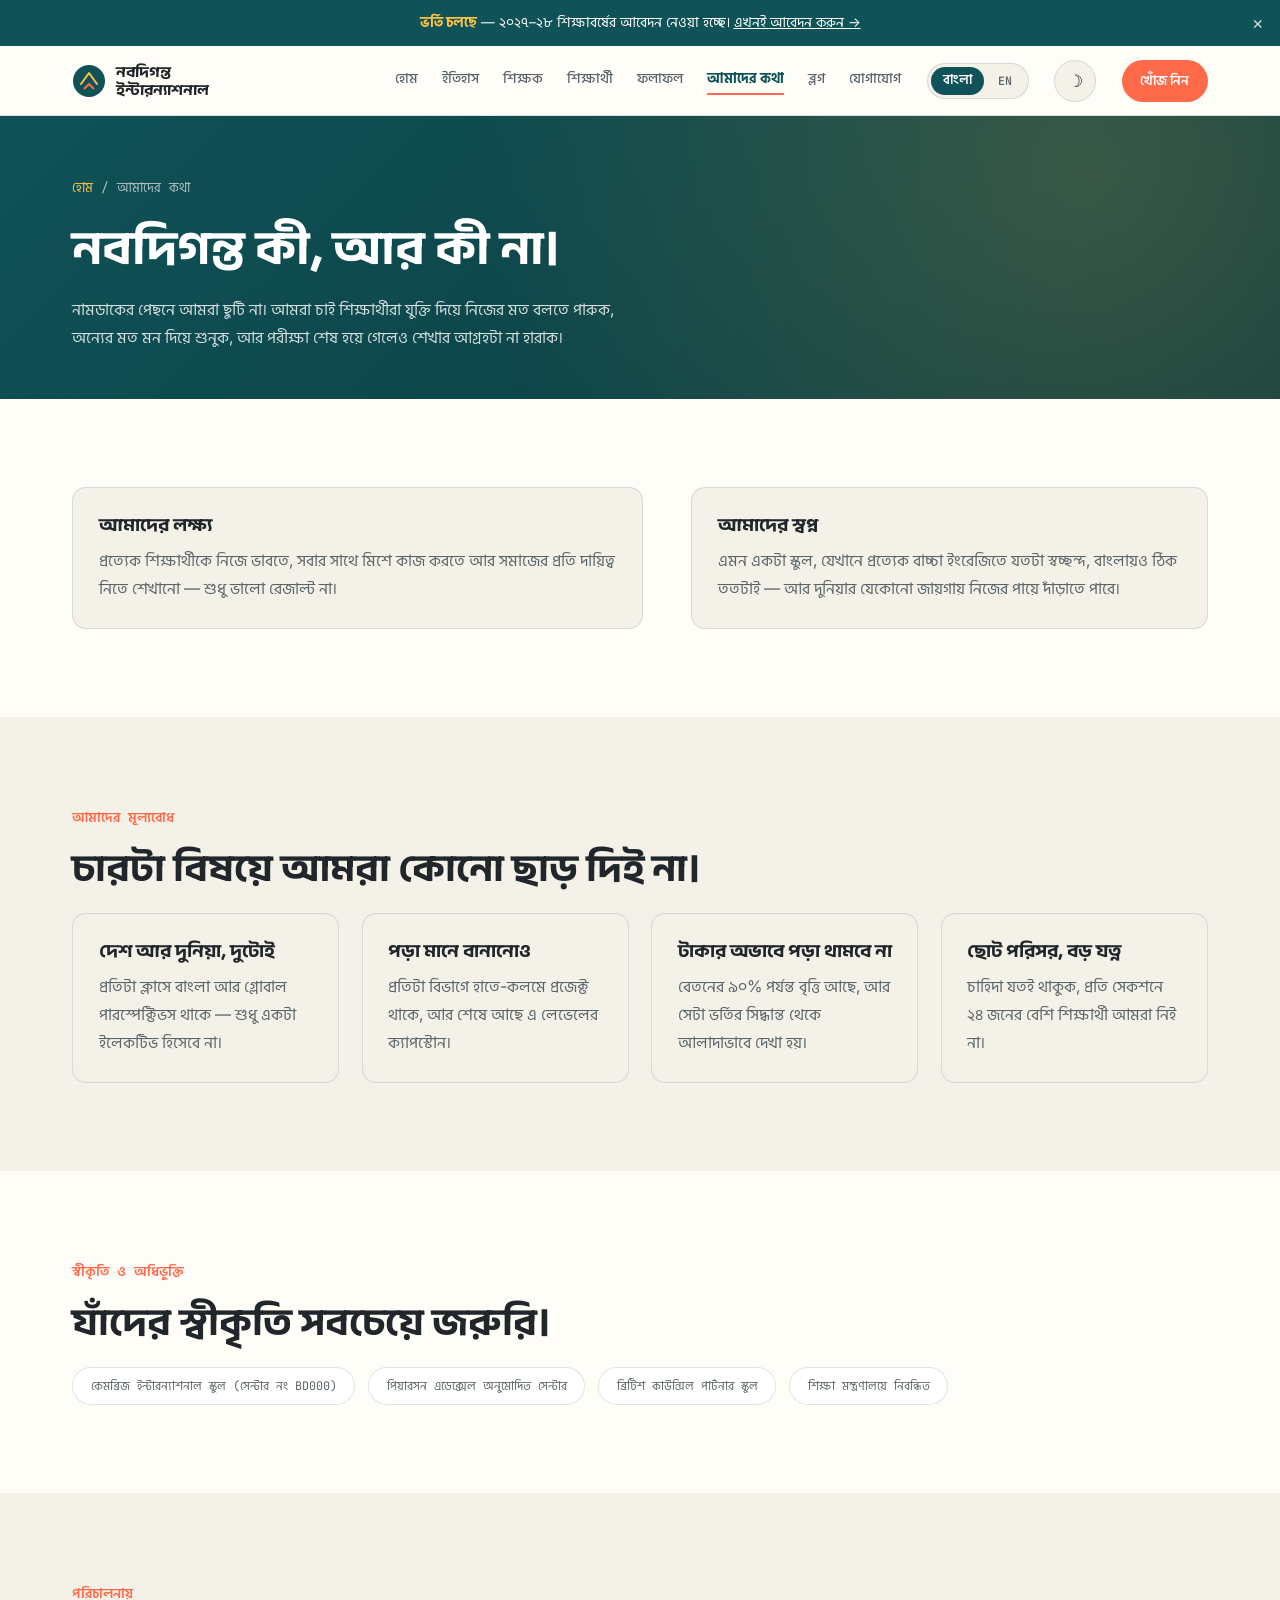
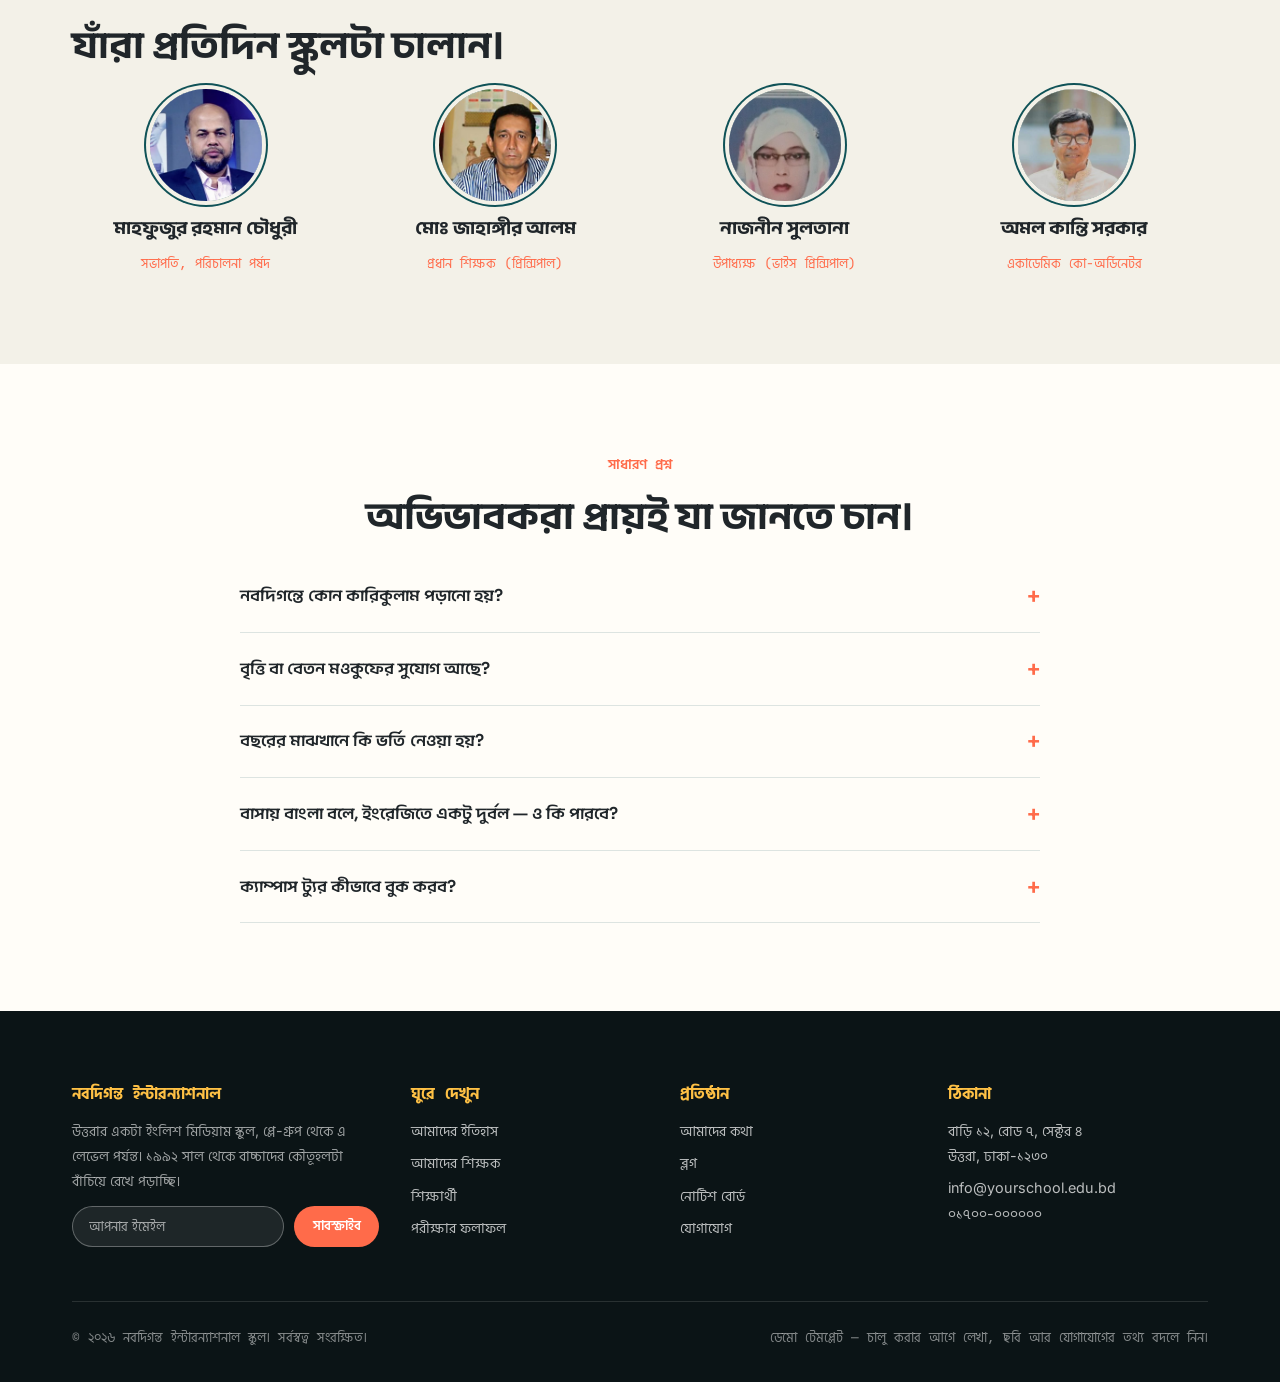
==== commit 87e54809: "Localize demo for Bangladesh: Bengali default with English switcher Rebrand as Nobodiganta Internati" ====
--- a/about.html
+++ b/about.html
@@ -1,47 +1,53 @@
 <!DOCTYPE html>
-<html lang="en">
+<html lang="bn">
 <head>
 <meta charset="UTF-8">
 <meta name="viewport" content="width=device-width, initial-scale=1.0">
-<title>About Us — Brightlands International</title>
-<script>(function(){try{var t=localStorage.getItem('bl-theme');if(t==='dark')document.documentElement.setAttribute('data-theme','dark');}catch(e){}})();</script>
+<script>(function(){try{var t=localStorage.getItem('nd-theme');if(t==='dark')document.documentElement.setAttribute('data-theme','dark');}catch(e){}})();</script>
+<script>try{if(localStorage.getItem("site-lang")==="en"){document.documentElement.lang="en";document.documentElement.classList.add("lang-pending");}}catch(e){}</script>
+<title data-en="About Us — Nobodiganta International">আমাদের কথা — নবদিগন্ত ইন্টারন্যাশনাল</title>
 <link rel="preconnect" href="https://fonts.googleapis.com">
-<link href="https://fonts.googleapis.com/css2?family=Sora:wght@600;700;800&family=Inter:wght@400;500;600&family=JetBrains+Mono:wght@500&display=swap" rel="stylesheet">
+<link rel="preconnect" href="https://fonts.gstatic.com" crossorigin>
+<link href="https://fonts.googleapis.com/css2?family=Sora:wght@600;700;800&family=Inter:wght@400;500;600&family=JetBrains+Mono:wght@500&family=Anek+Bangla:wght@600;700&family=Hind+Siliguri:wght@400;500;600&display=swap" rel="stylesheet">
 <link rel="stylesheet" href="style.css">
 </head>
 <body>
 
 <div class="notice-bar">
-  <span><strong>Admissions Open</strong> — Fall 2027 applications now being accepted. <a href="contact.html" style="text-decoration:underline;">Apply Today →</a></span>
-  <button class="notice-close" aria-label="Dismiss notice">&times;</button>
+  <span data-en="&lt;strong&gt;Admissions Open&lt;/strong&gt; — applications for the 2027–28 school year are now being accepted. &lt;a href=&quot;contact.html&quot; style=&quot;text-decoration:underline;&quot;&gt;Apply Today →&lt;/a&gt;"><strong>ভর্তি চলছে</strong> — ২০২৭–২৮ শিক্ষাবর্ষের আবেদন নেওয়া হচ্ছে। <a href="contact.html" style="text-decoration:underline;">এখনই আবেদন করুন →</a></span>
+  <button class="notice-close" aria-label="নোটিশ বন্ধ করুন" data-en-aria-label="Dismiss notice">&times;</button>
 </div>
 
 <header class="site-header">
   <div class="header-inner">
     <a href="index.html" class="brand">
-      <svg width="34" height="34" viewBox="0 0 34 34" fill="none" xmlns="http://www.w3.org/2000/svg">
+      <svg width="34" height="34" viewBox="0 0 34 34" fill="none" xmlns="http://www.w3.org/2000/svg" aria-hidden="true">
         <circle cx="17" cy="17" r="16" fill="#0F5257"/>
         <path d="M9 20L17 9L25 20" stroke="#FFC145" stroke-width="2" stroke-linecap="round" stroke-linejoin="round"/>
         <path d="M12.5 24.5L17 20L21.5 24.5" stroke="#FF6B4A" stroke-width="2" stroke-linecap="round" stroke-linejoin="round"/>
       </svg>
-      <span class="brand-name">Brightlands<br>International</span>
+      <span class="brand-name" data-en="Nobodiganta&lt;br&gt;International">নবদিগন্ত<br>ইন্টারন্যাশনাল</span>
     </a>
-    <button class="nav-toggle" aria-label="Toggle menu"><span></span></button>
+    <button class="nav-toggle" aria-label="মেনু খুলুন" data-en-aria-label="Toggle menu"><span></span></button>
     <nav class="main-nav">
-      <a href="index.html">Home</a>
-      <a href="history.html">History</a>
-      <a href="teachers.html">Teachers</a>
-      <a href="students.html">Students</a>
-      <a href="results.html">Exam Results</a>
-      <a href="about.html" class="active">About</a>
-      <a href="blog.html">Blog</a>
-      <a href="contact.html">Contact</a>
+      <a href="index.html" data-en="Home">হোম</a>
+      <a href="history.html" data-en="History">ইতিহাস</a>
+      <a href="teachers.html" data-en="Teachers">শিক্ষক</a>
+      <a href="students.html" data-en="Students">শিক্ষার্থী</a>
+      <a href="results.html" data-en="Exam Results">ফলাফল</a>
+      <a href="about.html" class="active" data-en="About">আমাদের কথা</a>
+      <a href="blog.html" data-en="Blog">ব্লগ</a>
+      <a href="contact.html" data-en="Contact">যোগাযোগ</a>
     </nav>
-    <button class="theme-toggle" aria-label="Toggle dark mode">
+    <div class="lang-switch" role="group" aria-label="ভাষা বেছে নিন / Choose language">
+      <button type="button" data-lang="bn" aria-pressed="true" lang="bn">বাংলা</button>
+      <button type="button" data-lang="en" aria-pressed="false" lang="en">EN</button>
+    </div>
+    <button class="theme-toggle" aria-label="ডার্ক মোড চালু/বন্ধ" data-en-aria-label="Toggle dark mode">
       <span class="icon-light">&#9789;</span>
       <span class="icon-dark">&#9728;</span>
     </button>
-    <a href="contact.html" class="btn btn-primary btn-sm">Enquire</a>
+    <a href="contact.html" class="btn btn-primary btn-sm" data-en="Enquire">খোঁজ নিন</a>
   </div>
 </header>
 
@@ -49,45 +55,45 @@
 
   <section class="page-hero">
     <div class="wrap">
-      <div class="breadcrumb"><a href="index.html">Home</a> / About</div>
-      <h1>What Brightlands is, and isn't.</h1>
-      <p>We're not chasing prestige for its own sake. We're building students who can think across cultures, defend an idea, and stay curious long after the test is over.</p>
+      <div class="breadcrumb"><a href="index.html" data-en="Home">হোম</a> / <span data-en="About">আমাদের কথা</span></div>
+      <h1 data-en="What Nobodiganta is, and isn't.">নবদিগন্ত কী, আর কী না।</h1>
+      <p data-en="We're not chasing a big name for its own sake. We want students who can make a case for their own view, listen to someone else's, and stay curious long after the exam is over.">নামডাকের পেছনে আমরা ছুটি না। আমরা চাই শিক্ষার্থীরা যুক্তি দিয়ে নিজের মত বলতে পারুক, অন্যের মত মন দিয়ে শুনুক, আর পরীক্ষা শেষ হয়ে গেলেও শেখার আগ্রহটা না হারাক।</p>
     </div>
   </section>
 
   <section class="section">
     <div class="wrap hero-grid">
       <div class="value-card reveal">
-        <h3>Mission</h3>
-        <p>To teach every student to think independently, communicate across cultures, and take responsibility for a global community — not just a transcript.</p>
+        <h3 data-en="Mission">আমাদের লক্ষ্য</h3>
+        <p data-en="To teach every student to think independently, work well with others, and take responsibility for their community — not just to collect a good transcript.">প্রত্যেক শিক্ষার্থীকে নিজে ভাবতে, সবার সাথে মিশে কাজ করতে আর সমাজের প্রতি দায়িত্ব নিতে শেখানো — শুধু ভালো রেজাল্ট না।</p>
       </div>
       <div class="value-card reveal">
-        <h3>Vision</h3>
-        <p>A school where no student's background is a footnote — where 42 countries in one classroom is simply what a normal school day looks like.</p>
+        <h3 data-en="Vision">আমাদের স্বপ্ন</h3>
+        <p data-en="A school where every child is as at home in Bangla as in English — and can stand on their own feet anywhere in the world.">এমন একটা স্কুল, যেখানে প্রত্যেক বাচ্চা ইংরেজিতে যতটা স্বচ্ছন্দ, বাংলায়ও ঠিক ততটাই — আর দুনিয়ার যেকোনো জায়গায় নিজের পায়ে দাঁড়াতে পারে।</p>
       </div>
     </div>
   </section>
 
   <section class="section alt">
     <div class="wrap">
-      <span class="eyebrow">Our Values</span>
-      <h2>Four things we won't compromise on.</h2>
+      <span class="eyebrow" data-en="Our Values">আমাদের মূল্যবোধ</span>
+      <h2 data-en="Four things we won't compromise on.">চারটা বিষয়ে আমরা কোনো ছাড় দিই না।</h2>
       <div class="card-grid reveal">
         <div class="value-card">
-          <h3>Global by default</h3>
-          <p>A second language and a global-studies thread run through every grade, not just an elective.</p>
-        </div>
-        <div class="value-card">
-          <h3>Made, not just studied</h3>
-          <p>Every department includes hands-on, project-based work — capped by a real senior capstone.</p>
-        </div>
-        <div class="value-card">
-          <h3>Need-based aid, real numbers</h3>
-          <p>Financial aid can cover up to 90% of tuition, decided separately from admissions.</p>
-        </div>
-        <div class="value-card">
-          <h3>Community, kept human-sized</h3>
-          <p>Enrollment is capped by design, even when demand would allow the school to grow faster.</p>
+          <h3 data-en="Home and the world, both">দেশ আর দুনিয়া, দুটোই</h3>
+          <p data-en="Bangla and Global Perspectives run through every class — not as a single elective.">প্রতিটা ক্লাসে বাংলা আর গ্লোবাল পারস্পেক্টিভস থাকে — শুধু একটা ইলেকটিভ হিসেবে না।</p>
+        </div>
+        <div class="value-card">
+          <h3 data-en="Made, not just studied">পড়া মানে বানানোও</h3>
+          <p data-en="Every department includes hands-on project work, capped by a real A Level capstone.">প্রতিটা বিভাগে হাতে-কলমে প্রজেক্ট থাকে, আর শেষে আছে এ লেভেলের ক্যাপস্টোন।</p>
+        </div>
+        <div class="value-card">
+          <h3 data-en="Money won't stop anyone">টাকার অভাবে পড়া থামবে না</h3>
+          <p data-en="Scholarships can cover up to 90% of tuition, decided separately from admissions.">বেতনের ৯০% পর্যন্ত বৃত্তি আছে, আর সেটা ভর্তির সিদ্ধান্ত থেকে আলাদাভাবে দেখা হয়।</p>
+        </div>
+        <div class="value-card">
+          <h3 data-en="Small on purpose">ছোট পরিসর, বড় যত্ন</h3>
+          <p data-en="We never take more than 24 students per section, however high the demand.">চাহিদা যতই থাকুক, প্রতি সেকশনে ২৪ জনের বেশি শিক্ষার্থী আমরা নিই না।</p>
         </div>
       </div>
     </div>
@@ -95,41 +101,41 @@
 
   <section class="section">
     <div class="wrap">
-      <span class="eyebrow">Accreditation &amp; Affiliations</span>
-      <h2>Recognized by the organizations that matter.</h2>
+      <span class="eyebrow" data-en="Accreditation &amp; Affiliations">স্বীকৃতি ও অধিভুক্তি</span>
+      <h2 data-en="Recognized by the organizations that matter.">যাঁদের স্বীকৃতি সবচেয়ে জরুরি।</h2>
       <div class="badge-row reveal">
-        <span class="badge">Northwest Association of Independent Schools</span>
-        <span class="badge">Council of International Schools</span>
-        <span class="badge">Washington State Board of Education</span>
-        <span class="badge">College Board School Code: 480-117</span>
+        <span class="badge" data-en="Cambridge International School (Centre No. BD000)">কেমব্রিজ ইন্টারন্যাশনাল স্কুল (সেন্টার নং BD000)</span>
+        <span class="badge" data-en="Pearson Edexcel Approved Centre">পিয়ারসন এডেক্সেল অনুমোদিত সেন্টার</span>
+        <span class="badge" data-en="British Council Partner School">ব্রিটিশ কাউন্সিল পার্টনার স্কুল</span>
+        <span class="badge" data-en="Registered with the Ministry of Education">শিক্ষা মন্ত্রণালয়ে নিবন্ধিত</span>
       </div>
     </div>
   </section>
 
   <section class="section alt">
     <div class="wrap">
-      <span class="eyebrow">Leadership</span>
-      <h2>The people running the school day to day.</h2>
+      <span class="eyebrow" data-en="Leadership">পরিচালনায়</span>
+      <h2 data-en="The people running the school day to day.">যাঁরা প্রতিদিন স্কুলটা চালান।</h2>
       <div class="leader-grid reveal">
         <div class="leader-card">
-          <div class="avatar" style="background:#0F5257; margin:0 auto;">HN</div>
-          <h3>Helena Novak</h3>
-          <span class="leader-role">Head of School</span>
-        </div>
-        <div class="leader-card">
-          <div class="avatar" style="background:#FF6B4A; margin:0 auto;">SA</div>
-          <h3>Samuel Achebe</h3>
-          <span class="leader-role">Dean of Academics</span>
-        </div>
-        <div class="leader-card">
-          <div class="avatar" style="background:#FFC145; color:#20262A; margin:0 auto;">RK</div>
-          <h3>Ren Kobayashi</h3>
-          <span class="leader-role">Director of Admissions</span>
-        </div>
-        <div class="leader-card">
-          <div class="avatar" style="background:#0F5257; margin:0 auto;">MT</div>
-          <h3>Maya Torres</h3>
-          <span class="leader-role">Director of Student Life</span>
+          <img class="avatar-photo" src="images/people/chairman.jpg" alt="মাহফুজুর রহমান চৌধুরী" data-en-alt="Mahfuzur Rahman Chowdhury" width="480" height="600" loading="lazy">
+          <h3 data-en="Mahfuzur Rahman Chowdhury">মাহফুজুর রহমান চৌধুরী</h3>
+          <span class="leader-role" data-en="Chairman, Board of Governors">সভাপতি, পরিচালনা পর্ষদ</span>
+        </div>
+        <div class="leader-card">
+          <img class="avatar-photo" src="images/people/principal.jpg" alt="মোঃ জাহাঙ্গীর আলম" data-en-alt="Md. Jahangir Alam" width="480" height="600" loading="lazy">
+          <h3 data-en="Md. Jahangir Alam">মোঃ জাহাঙ্গীর আলম</h3>
+          <span class="leader-role" data-en="Principal">প্রধান শিক্ষক (প্রিন্সিপাল)</span>
+        </div>
+        <div class="leader-card">
+          <img class="avatar-photo" src="images/people/vice-principal.jpg" alt="নাজনীন সুলতানা" data-en-alt="Nazneen Sultana" width="480" height="600" loading="lazy">
+          <h3 data-en="Nazneen Sultana">নাজনীন সুলতানা</h3>
+          <span class="leader-role" data-en="Vice Principal">উপাধ্যক্ষ (ভাইস প্রিন্সিপাল)</span>
+        </div>
+        <div class="leader-card">
+          <img class="avatar-photo" src="images/people/coordinator.jpg" alt="অমল কান্তি সরকার" data-en-alt="Amal Kanti Sarkar" width="480" height="600" loading="lazy">
+          <h3 data-en="Amal Kanti Sarkar">অমল কান্তি সরকার</h3>
+          <span class="leader-role" data-en="Academic Coordinator">একাডেমিক কো-অর্ডিনেটর</span>
         </div>
       </div>
     </div>
@@ -137,57 +143,57 @@
 
   <section class="section">
     <div class="wrap">
-      <span class="eyebrow center">Common Questions</span>
-      <h2 class="center">Frequently asked questions.</h2>
+      <span class="eyebrow center" data-en="Common Questions">সাধারণ প্রশ্ন</span>
+      <h2 class="center" data-en="Frequently asked questions.">অভিভাবকরা প্রায়ই যা জানতে চান।</h2>
       <div class="faq-list reveal">
 
         <div class="faq-item">
           <button class="faq-question">
-            What curriculum does Brightlands follow?
-            <span class="plus">+</span>
-          </button>
-          <div class="faq-answer">
-            <p>We follow a U.S.-based curriculum through Grade 8, then offer an internationally benchmarked diploma pathway alongside a standard track from Grade 9 onward. Both tracks share the same core academic standards.</p>
-          </div>
-        </div>
-
-        <div class="faq-item">
-          <button class="faq-question">
-            Is financial aid available?
-            <span class="plus">+</span>
-          </button>
-          <div class="faq-answer">
-            <p>Yes. Need-based financial aid can cover up to 90% of tuition. Aid decisions are made separately from and after admissions decisions, so applying for aid never affects your admission chances.</p>
-          </div>
-        </div>
-
-        <div class="faq-item">
-          <button class="faq-question">
-            Do you accept students mid-year?
-            <span class="plus">+</span>
-          </button>
-          <div class="faq-answer">
-            <p>Mid-year admission is possible when space allows, particularly in Pre-K through Grade 5. Contact our admissions office directly to check current availability for your child's grade.</p>
-          </div>
-        </div>
-
-        <div class="faq-item">
-          <button class="faq-question">
-            What language support is available for non-native English speakers?
-            <span class="plus">+</span>
-          </button>
-          <div class="faq-answer">
-            <p>All students receive English language support as needed, integrated into regular classes rather than pulled into a separate track. Given our international student body, this is one of our most developed programs.</p>
-          </div>
-        </div>
-
-        <div class="faq-item">
-          <button class="faq-question">
-            How do I schedule a campus tour?
-            <span class="plus">+</span>
-          </button>
-          <div class="faq-answer">
-            <p>Tours run every Tuesday and Thursday morning during the school year. Use the contact form on our Contact page, or call the admissions office directly, to book a time.</p>
+            <span data-en="What curriculum does Nobodiganta follow?">নবদিগন্তে কোন কারিকুলাম পড়ানো হয়?</span>
+            <span class="plus">+</span>
+          </button>
+          <div class="faq-answer">
+            <p data-en="We follow the Cambridge Primary and Lower Secondary curriculum up to Class 8. For O Level and A Level, students can sit either Cambridge or Edexcel exams. Bangla and Bangladesh Studies are compulsory in every class.">ক্লাস এইট পর্যন্ত কেমব্রিজ প্রাইমারি ও লোয়ার সেকেন্ডারি কারিকুলাম। এরপর ও লেভেল আর এ লেভেলে কেমব্রিজ বা এডেক্সেল — যেকোনো বোর্ডে পরীক্ষা দেওয়া যায়। পাশাপাশি সব ক্লাসে বাংলা আর বাংলাদেশ স্টাডিজ বাধ্যতামূলক।</p>
+          </div>
+        </div>
+
+        <div class="faq-item">
+          <button class="faq-question">
+            <span data-en="Are scholarships or fee waivers available?">বৃত্তি বা বেতন মওকুফের সুযোগ আছে?</span>
+            <span class="plus">+</span>
+          </button>
+          <div class="faq-answer">
+            <p data-en="Yes. Depending on a family's need, up to 90% of tuition can be waived. Admission decisions come first and scholarship applications are reviewed separately, so asking for help never affects your child's chances.">আছে। পরিবারের প্রয়োজন বুঝে বেতনের ৯০% পর্যন্ত মওকুফ হতে পারে। ভর্তির সিদ্ধান্ত হয় আগে, বৃত্তির আবেদন দেখা হয় আলাদাভাবে — তাই বৃত্তি চাইলে ভর্তির সুযোগ একটুও কমে না।</p>
+          </div>
+        </div>
+
+        <div class="faq-item">
+          <button class="faq-question">
+            <span data-en="Do you accept students mid-year?">বছরের মাঝখানে কি ভর্তি নেওয়া হয়?</span>
+            <span class="plus">+</span>
+          </button>
+          <div class="faq-answer">
+            <p data-en="When seats are free, yes — especially from Playgroup to Class 5. Contact the admissions office directly to check whether there's a seat in your child's class.">সিট খালি থাকলে নেওয়া হয়, বিশেষ করে প্লে-গ্রুপ থেকে ক্লাস ফাইভ পর্যন্ত। আপনার বাচ্চার ক্লাসে সিট আছে কিনা জানতে সরাসরি ভর্তি অফিসে যোগাযোগ করুন।</p>
+          </div>
+        </div>
+
+        <div class="faq-item">
+          <button class="faq-question">
+            <span data-en="My child speaks Bangla at home and is weak in English — will they cope?">বাসায় বাংলা বলে, ইংরেজিতে একটু দুর্বল — ও কি পারবে?</span>
+            <span class="plus">+</span>
+          </button>
+          <div class="faq-answer">
+            <p data-en="Absolutely. Children who need extra help with English get it inside their regular classes rather than being pulled out. Most are comfortable within a few months.">অবশ্যই পারবে। যাদের ইংরেজিতে বাড়তি সাহায্য লাগে, তাদের নিয়মিত ক্লাসের ভেতরেই সাপোর্ট দেওয়া হয় — আলাদা করে সরিয়ে নেওয়া হয় না। কয়েক মাসের মধ্যেই বেশিরভাগ বাচ্চা স্বচ্ছন্দ হয়ে যায়।</p>
+          </div>
+        </div>
+
+        <div class="faq-item">
+          <button class="faq-question">
+            <span data-en="How do I book a campus tour?">ক্যাম্পাস ট্যুর কীভাবে বুক করব?</span>
+            <span class="plus">+</span>
+          </button>
+          <div class="faq-answer">
+            <p data-en="Tours run every Sunday and Tuesday morning during the school year. Fill in the form on our Contact page, or call the admissions office to book a time.">শিক্ষাবর্ষ চলাকালীন প্রতি রবি আর মঙ্গলবার সকালে ট্যুর হয়। যোগাযোগ পাতার ফর্মটা পূরণ করুন, বা ভর্তি অফিসে ফোন দিয়ে সময় ঠিক করে নিন।</p>
           </div>
         </div>
 
@@ -201,40 +207,41 @@
   <div class="wrap">
     <div class="footer-grid">
       <div class="footer-brand">
-        <h4>Brightlands International</h4>
-        <p>An internationally minded Pre-K–12 school in Ellery Bay, teaching curious minds to think globally since 1992.</p>
+        <h4 data-en="Nobodiganta International">নবদিগন্ত ইন্টারন্যাশনাল</h4>
+        <p data-en="An English-medium school in Uttara, Dhaka, from Playgroup to A Level — keeping children curious since 1992.">উত্তরার একটা ইংলিশ মিডিয়াম স্কুল, প্লে-গ্রুপ থেকে এ লেভেল পর্যন্ত। ১৯৯২ সাল থেকে বাচ্চাদের কৌতূহলটা বাঁচিয়ে রেখে পড়াচ্ছি।</p>
         <form class="newsletter">
-          <input type="email" placeholder="Your email address" required>
-          <button type="submit" class="btn btn-primary btn-sm">Subscribe</button>
+          <input type="email" placeholder="আপনার ইমেইল" data-en-placeholder="Your email address" required>
+          <button type="submit" class="btn btn-primary btn-sm" data-en="Subscribe">সাবস্ক্রাইব</button>
         </form>
         <p class="newsletter-note form-note"></p>
       </div>
       <div>
-        <h4>Explore</h4>
-        <a href="history.html">Our History</a>
-        <a href="teachers.html">Our Teachers</a>
-        <a href="students.html">Our Students</a>
-        <a href="results.html">Exam Results</a>
+        <h4 data-en="Explore">ঘুরে দেখুন</h4>
+        <a href="history.html" data-en="Our History">আমাদের ইতিহাস</a>
+        <a href="teachers.html" data-en="Our Teachers">আমাদের শিক্ষক</a>
+        <a href="students.html" data-en="Our Students">শিক্ষার্থী</a>
+        <a href="results.html" data-en="Exam Results">পরীক্ষার ফলাফল</a>
       </div>
       <div>
-        <h4>Company</h4>
-        <a href="about.html">About Us</a>
-        <a href="blog.html">Blog</a>
-        <a href="contact.html">Contact</a>
+        <h4 data-en="School">প্রতিষ্ঠান</h4>
+        <a href="about.html" data-en="About Us">আমাদের কথা</a>
+        <a href="blog.html" data-en="Blog">ব্লগ</a>
+        <a href="notice-details.html" data-en="Notice Board">নোটিশ বোর্ড</a>
+        <a href="contact.html" data-en="Contact">যোগাযোগ</a>
       </div>
       <div>
-        <h4>Visit</h4>
-        <p>14 Lakeview Terrace<br>Ellery Bay, WA 98110</p>
-        <p>admissions@brightlands.example<br>(360) 555-0199</p>
+        <h4 data-en="Visit">ঠিকানা</h4>
+        <p data-en="House 12, Road 7, Sector 4&lt;br&gt;Uttara, Dhaka 1230">বাড়ি ১২, রোড ৭, সেক্টর ৪<br>উত্তরা, ঢাকা-১২৩০</p>
+        <p data-en="info@yourschool.edu.bd&lt;br&gt;+880 1700-000000">info@yourschool.edu.bd<br>০১৭০০-০০০০০০</p>
       </div>
     </div>
     <div class="footer-bottom">
-      <span>© 2026 Brightlands International School. All rights reserved.</span>
-      <span>Design template — replace placeholder text, photos, and contact details before publishing.</span>
+      <span data-en="© 2026 Nobodiganta International School. All rights reserved.">© ২০২৬ নবদিগন্ত ইন্টারন্যাশনাল স্কুল। সর্বস্বত্ব সংরক্ষিত।</span>
+      <span data-en="Design template — replace placeholder text, photos, and contact details before publishing.">ডেমো টেমপ্লেট — চালু করার আগে লেখা, ছবি আর যোগাযোগের তথ্য বদলে নিন।</span>
     </div>
   </div>
 </footer>
-<button id="back-to-top" class="back-to-top" aria-label="Back to top">&#8593;</button>
+<button id="back-to-top" class="back-to-top" aria-label="উপরে যান" data-en-aria-label="Back to top">&#8593;</button>
 <script src="script.js"></script>
 </body>
 </html>
--- a/style.css
+++ b/style.css
@@ -1,7 +1,8 @@
 /* ===========================================================
-   BRIGHTLANDS INTERNATIONAL SCHOOL — shared stylesheet
+   NOBODIGANTA INTERNATIONAL SCHOOL — shared stylesheet
    Palette : teal #0F5257 · coral #FF6B4A · yellow #FFC145
    Type    : Sora (display) / Inter (body) / JetBrains Mono (utility)
+             Bengali: Anek Bangla (display) / Hind Siliguri (body)
    Supports light + dark theme via [data-theme="dark"] on <html>
 =========================================================== */
 
@@ -21,9 +22,9 @@
   --radius: 14px;
   --radius-sm: 8px;
 
-  --font-display: "Sora", -apple-system, sans-serif;
-  --font-body: "Inter", -apple-system, sans-serif;
-  --font-mono: "JetBrains Mono", monospace;
+  --font-display: "Sora", "Anek Bangla", -apple-system, sans-serif;
+  --font-body: "Inter", "Hind Siliguri", -apple-system, sans-serif;
+  --font-mono: "JetBrains Mono", "Hind Siliguri", monospace;
 }
 
 [data-theme="dark"]{
@@ -51,7 +52,7 @@
   -webkit-font-smoothing: antialiased;
   transition: background 0.3s ease, color 0.3s ease;
 }
-img{ max-width: 100%; display: block; }
+img{ max-width: 100%; height: auto; display: block; }
 a{ color: inherit; text-decoration: none; }
 ul{ list-style: none; }
 button{ font-family: inherit; cursor: pointer; }
@@ -462,14 +463,11 @@
 .info-btn-solid:hover{ background: var(--teal-light); color: #fff; }
 
 /* ---------- responsive ---------- */
-@media (max-width: 980px){
-  .hero-grid, .contact-grid, .blog-featured, .tab-content{ grid-template-columns: 1fr; }
-  .blog-featured .blog-body{ padding: 0 2.2rem 2.2rem; }
-  .card-grid, .dept-grid, .life-grid, .teacher-grid, .steps, .leader-grid, .blog-grid, .gallery-grid,
-  .stats-bar, .results-stats, .form-grid, .info-grid{ grid-template-columns: repeat(2,1fr); }
-  .footer-grid{ grid-template-columns: 1fr 1fr; }
-}
-@media (max-width: 720px){
+@media (max-width: 1240px){
+  .main-nav{ gap: 1.1rem; }
+  .header-inner{ gap: 1.1rem; }
+}
+@media (max-width: 1140px){
   .main-nav{
     position: absolute; top: 100%; left: 0; right: 0; background: var(--bg);
     flex-direction: column; padding: 1rem 2rem; border-bottom: 1px solid var(--line);
@@ -477,6 +475,15 @@
   }
   .main-nav.open{ display: flex; }
   .nav-toggle{ display: block; }
+}
+@media (max-width: 980px){
+  .hero-grid, .contact-grid, .blog-featured, .tab-content{ grid-template-columns: 1fr; }
+  .blog-featured .blog-body{ padding: 0 2.2rem 2.2rem; }
+  .card-grid, .dept-grid, .life-grid, .teacher-grid, .steps, .leader-grid, .blog-grid, .gallery-grid,
+  .stats-bar, .results-stats, .form-grid, .info-grid{ grid-template-columns: repeat(2,1fr); }
+  .footer-grid{ grid-template-columns: 1fr 1fr; }
+}
+@media (max-width: 720px){
   .card-grid, .dept-grid, .life-grid, .teacher-grid, .steps, .leader-grid, .blog-grid, .gallery-grid,
   .stats-bar, .results-stats, .form-grid, .info-grid{ grid-template-columns: 1fr; }
   .block-lg{ grid-column: span 1; }
@@ -490,3 +497,126 @@
   .reveal{ opacity: 1; transform: none; transition: none; }
   .btn, .link-card{ transition: none; }
 }
+
+/* ===========================================================
+   Language switch (Bengali default, English optional)
+=========================================================== */
+.lang-switch{
+  display: flex; align-items: center; gap: 2px; padding: 3px; flex-shrink: 0;
+  background: var(--surface-2); border: 1px solid var(--line); border-radius: 30px;
+}
+.lang-switch button{
+  border: none; background: none; border-radius: 30px; padding: 0.4rem 0.75rem; line-height: 1.2;
+  font-size: 0.8rem; font-weight: 600; color: var(--ink-soft); transition: background 0.2s ease, color 0.2s ease;
+}
+.lang-switch button[lang="bn"]{ font-family: "Hind Siliguri", var(--font-body); }
+.lang-switch button[lang="en"]{ font-family: var(--font-mono); font-size: 0.72rem; letter-spacing: 0.04em; }
+.lang-switch button:hover{ color: var(--teal); }
+.lang-switch button[aria-pressed="true"]{ background: var(--teal); color: #fff; }
+[data-theme="dark"] .lang-switch button[aria-pressed="true"]{ color: #0F1719; }
+.lang-switch button:focus-visible{ outline: 2px solid var(--coral); outline-offset: 1px; }
+html.lang-pending body{ visibility: hidden; }
+
+/* Bengali typography: conjuncts need more line height, no tracking or caps */
+html[lang="bn"] body{ line-height: 1.75; }
+html[lang="bn"] h1, html[lang="bn"] h2, html[lang="bn"] h3, html[lang="bn"] h4{ line-height: 1.35; }
+html[lang="bn"] .hero h1{ max-width: 16ch; }
+html[lang="bn"] .page-hero h1{ max-width: 24ch; }
+html[lang="bn"] .eyebrow, html[lang="bn"] .stat-label, html[lang="bn"] .notice-tag, html[lang="bn"] .notice-new,
+html[lang="bn"] .notice-month, html[lang="bn"] .tab-btn, html[lang="bn"] .filter-btn, html[lang="bn"] .teacher-dept,
+html[lang="bn"] .leader-role, html[lang="bn"] .lead-role, html[lang="bn"] .form-field label, html[lang="bn"] .info-btn,
+html[lang="bn"] .blog-tag, html[lang="bn"] .footer-grid h4{ letter-spacing: 0; text-transform: none; }
+html[lang="bn"] .eyebrow{ font-size: 0.86rem; font-weight: 600; }
+html[lang="bn"] .stat-label, html[lang="bn"] .notice-month, html[lang="bn"] .teacher-years, html[lang="bn"] .blog-date,
+html[lang="bn"] .breadcrumb, html[lang="bn"] .table-note, html[lang="bn"] .form-note, html[lang="bn"] .footer-bottom{ font-size: 0.8rem; }
+html[lang="bn"] .tab-btn, html[lang="bn"] .filter-btn, html[lang="bn"] .teacher-dept, html[lang="bn"] .notice-tag,
+html[lang="bn"] .info-btn, html[lang="bn"] .blog-tag, html[lang="bn"] .leader-role, html[lang="bn"] .lead-role{ font-size: 0.82rem; }
+html[lang="bn"] .footer-grid h4{ font-size: 1rem; }
+html[lang="bn"] .link-card a.more, html[lang="bn"] .blog-card a.more{ font-family: var(--font-body); font-size: 0.86rem; font-weight: 600; }
+html[lang="bn"] .hero-float-card{ font-family: var(--font-body); font-size: 0.86rem; line-height: 1.5; }
+html[lang="bn"] .testimonial-slide blockquote{ line-height: 1.55; }
+
+/* ===========================================================
+   Leadership & faculty (home + teachers pages)
+=========================================================== */
+.lead-grid{ display: grid; grid-template-columns: repeat(2,1fr); gap: 1.6rem; }
+.lead-card{
+  display: grid; grid-template-columns: 150px 1fr; gap: 1.6rem; align-items: start;
+  background: var(--surface); border: 1px solid var(--line); border-top: 3px solid var(--teal);
+  border-radius: 0 var(--radius) var(--radius) var(--radius); padding: 1.8rem; box-shadow: var(--shadow-sm);
+}
+.lead-photo{
+  width: 150px; aspect-ratio: 4/5; height: auto; object-fit: cover; object-position: center top;
+  border-radius: var(--radius-sm); box-shadow: 8px 8px 0 var(--yellow);
+}
+.lead-role{
+  display: inline-block; font-family: var(--font-mono); font-size: 0.7rem; text-transform: uppercase; letter-spacing: 0.03em;
+  color: var(--coral); background: color-mix(in srgb, var(--coral) 12%, transparent); border-radius: 20px; padding: 0.22rem 0.7rem; margin-bottom: 0.6rem;
+}
+.lead-card h3{ font-size: 1.25rem; margin-bottom: 0.2rem; }
+.lead-meta{ font-family: var(--font-mono); font-size: 0.72rem; color: var(--ink-soft); display: block; margin-bottom: 0.9rem; }
+html[lang="bn"] .lead-meta{ font-size: 0.8rem; }
+.lead-quote{ color: var(--ink); font-size: 0.95rem; border-left: 3px solid var(--yellow); padding-left: 0.9rem; }
+.lead-card a.more{ font-family: var(--font-mono); font-size: 0.75rem; color: var(--teal); display: inline-block; margin-top: 0.9rem; }
+html[lang="bn"] .lead-card a.more{ font-family: var(--font-body); font-size: 0.86rem; font-weight: 600; }
+
+.faculty-head{ display: flex; align-items: flex-end; justify-content: space-between; flex-wrap: wrap; gap: 1rem; margin: 3.5rem 0 1.4rem; }
+.faculty-head h3{ font-size: 1.4rem; margin-bottom: 0.2rem; }
+.faculty-head p{ margin: 0; }
+.faculty-collage{ display: grid; grid-template-columns: 1.7fr 1fr; grid-template-rows: 1fr 1fr; gap: 1rem; }
+.faculty-collage figure{ position: relative; border-radius: var(--radius); overflow: hidden; box-shadow: var(--shadow-sm); min-height: 0; }
+.faculty-collage figure:first-child{ grid-row: span 2; }
+.faculty-collage img{ width: 100%; height: 100%; object-fit: cover; }
+.faculty-collage figcaption{
+  position: absolute; left: 0.8rem; bottom: 0.8rem; background: color-mix(in srgb, var(--surface) 92%, transparent);
+  color: var(--ink); font-family: var(--font-mono); font-size: 0.7rem; padding: 0.3rem 0.7rem; border-radius: 20px;
+}
+html[lang="bn"] .faculty-collage figcaption{ font-size: 0.8rem; }
+
+/* teacher directory photos */
+.teacher-photo{
+  width: 76px; height: 76px; border-radius: 50%; object-fit: cover; object-position: center top; margin-bottom: 1rem;
+  box-shadow: 0 0 0 3px var(--surface), 0 0 0 5px var(--yellow);
+}
+.teacher-card h3{ margin-bottom: 0.4rem; }
+
+/* about page leaders */
+.leader-card .avatar-photo{
+  width: 112px; height: 112px; border-radius: 50%; object-fit: cover; object-position: center top; margin: 0 auto 0.9rem; display: block;
+  box-shadow: 0 0 0 4px var(--surface-2), 0 0 0 6px var(--teal);
+}
+
+@media (max-width: 980px){
+  .lead-grid{ grid-template-columns: 1fr; }
+}
+@media (max-width: 720px){
+  .faculty-collage{ grid-template-columns: 1fr 1fr; grid-template-rows: auto auto; }
+  .faculty-collage figure:first-child{ grid-column: span 2; grid-row: auto; aspect-ratio: 16/10; }
+  .faculty-collage figure:not(:first-child){ aspect-ratio: 4/3; }
+}
+@media (max-width: 560px){
+  .header-inner{ padding: 0.75rem 1rem; gap: 0.6rem; }
+  .header-inner > .btn-sm{ display: none; }
+  .brand svg{ width: 30px; height: 30px; }
+  .brand-name{ font-size: 0.85rem; }
+  .theme-toggle{ width: 36px; height: 36px; font-size: 0.95rem; }
+  .lang-switch button{ padding: 0.35rem 0.6rem; }
+  .wrap{ padding: 0 1rem; }
+  .main-nav{ padding: 1rem; }
+  .lead-card{ grid-template-columns: 96px 1fr; gap: 1.1rem; padding: 1.3rem; }
+  .lead-photo{ width: 96px; box-shadow: 5px 5px 0 var(--yellow); }
+  .notice-board{ padding: 1.4rem 1.1rem; }
+  .hero-float-card{ left: 0.6rem; }
+  .cta-banner{ padding: 1.8rem 1.4rem; }
+}
+
+/* mobile fixes: multi-column card grids and notice rows */
+@media (max-width: 980px){
+  .card-grid.cols-3{ grid-template-columns: repeat(2,1fr); }
+}
+@media (max-width: 720px){
+  .card-grid.cols-3, .card-grid.cols-2{ grid-template-columns: 1fr; }
+  .notice-body{ flex-basis: calc(100% - 76px); }
+  .notice-actions{ margin-left: 76px; }
+  .notice-actions .notice-new{ margin-left: 0; }
+}
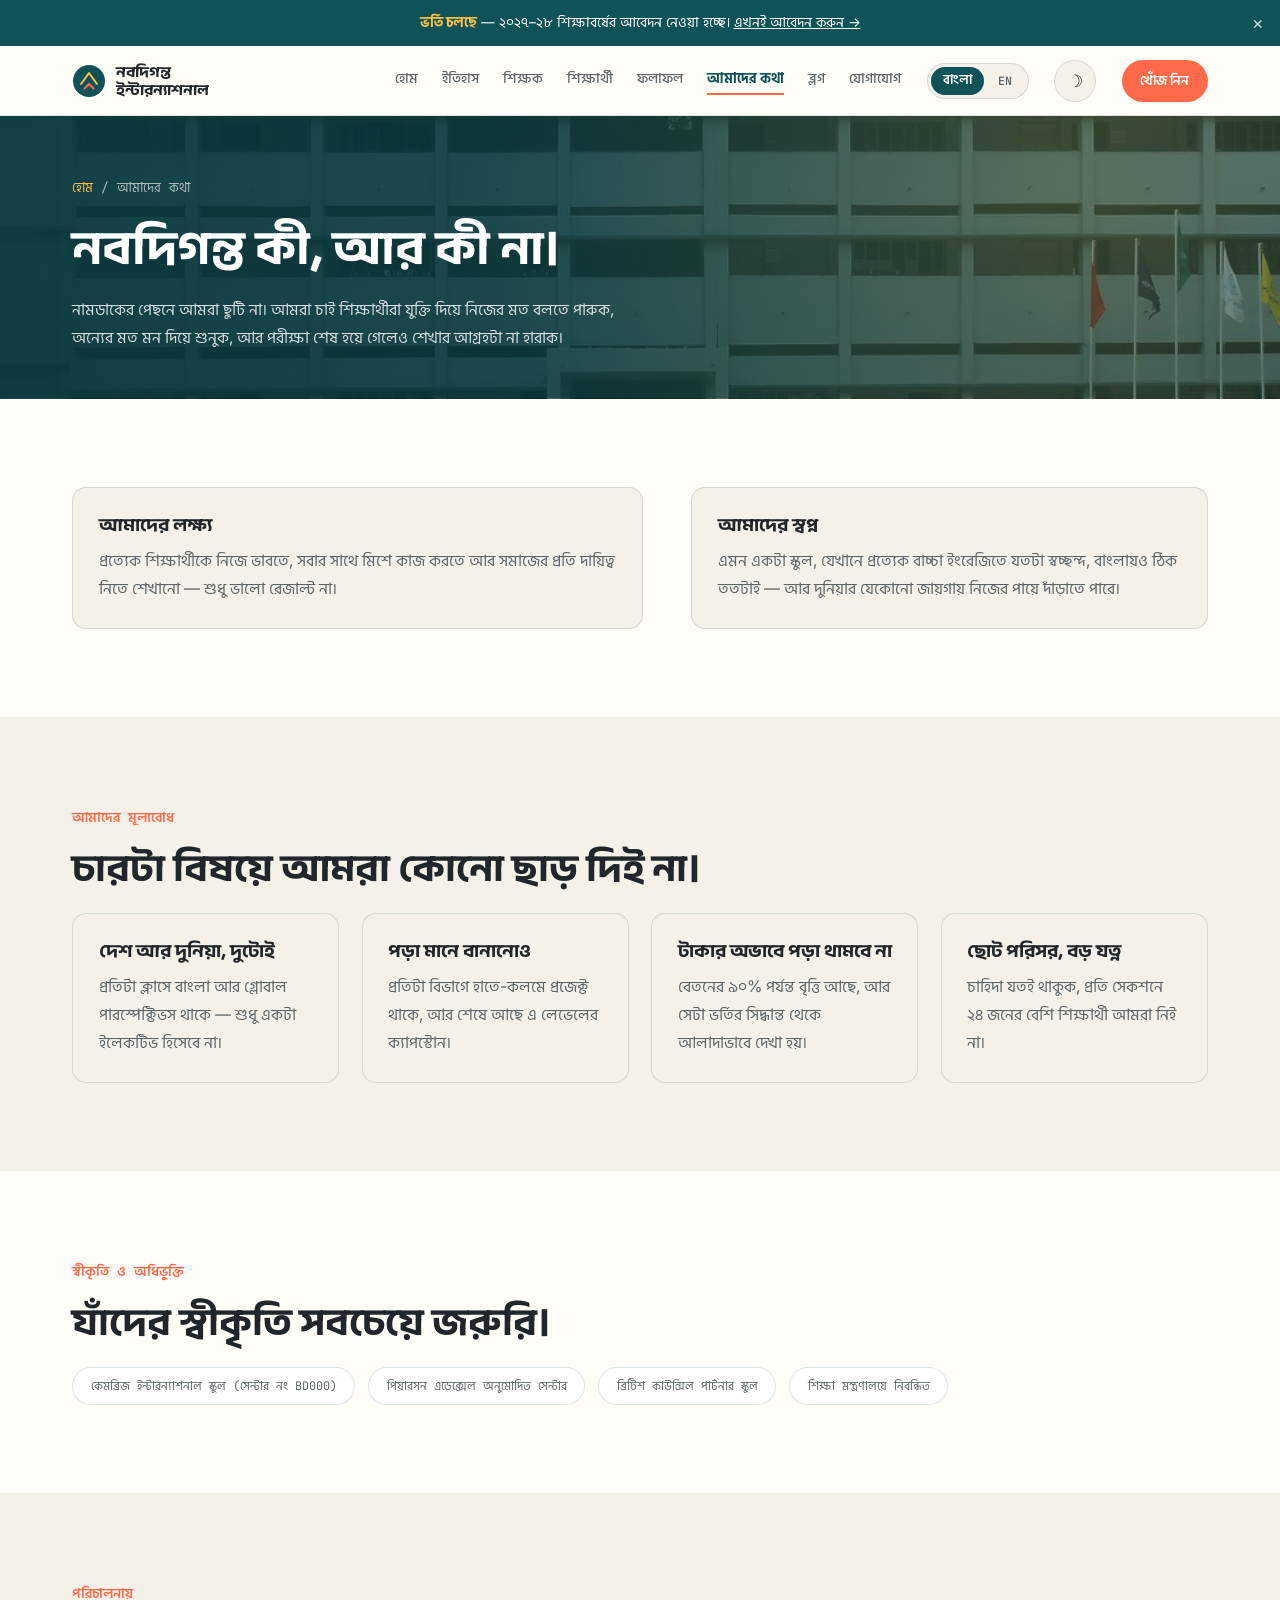
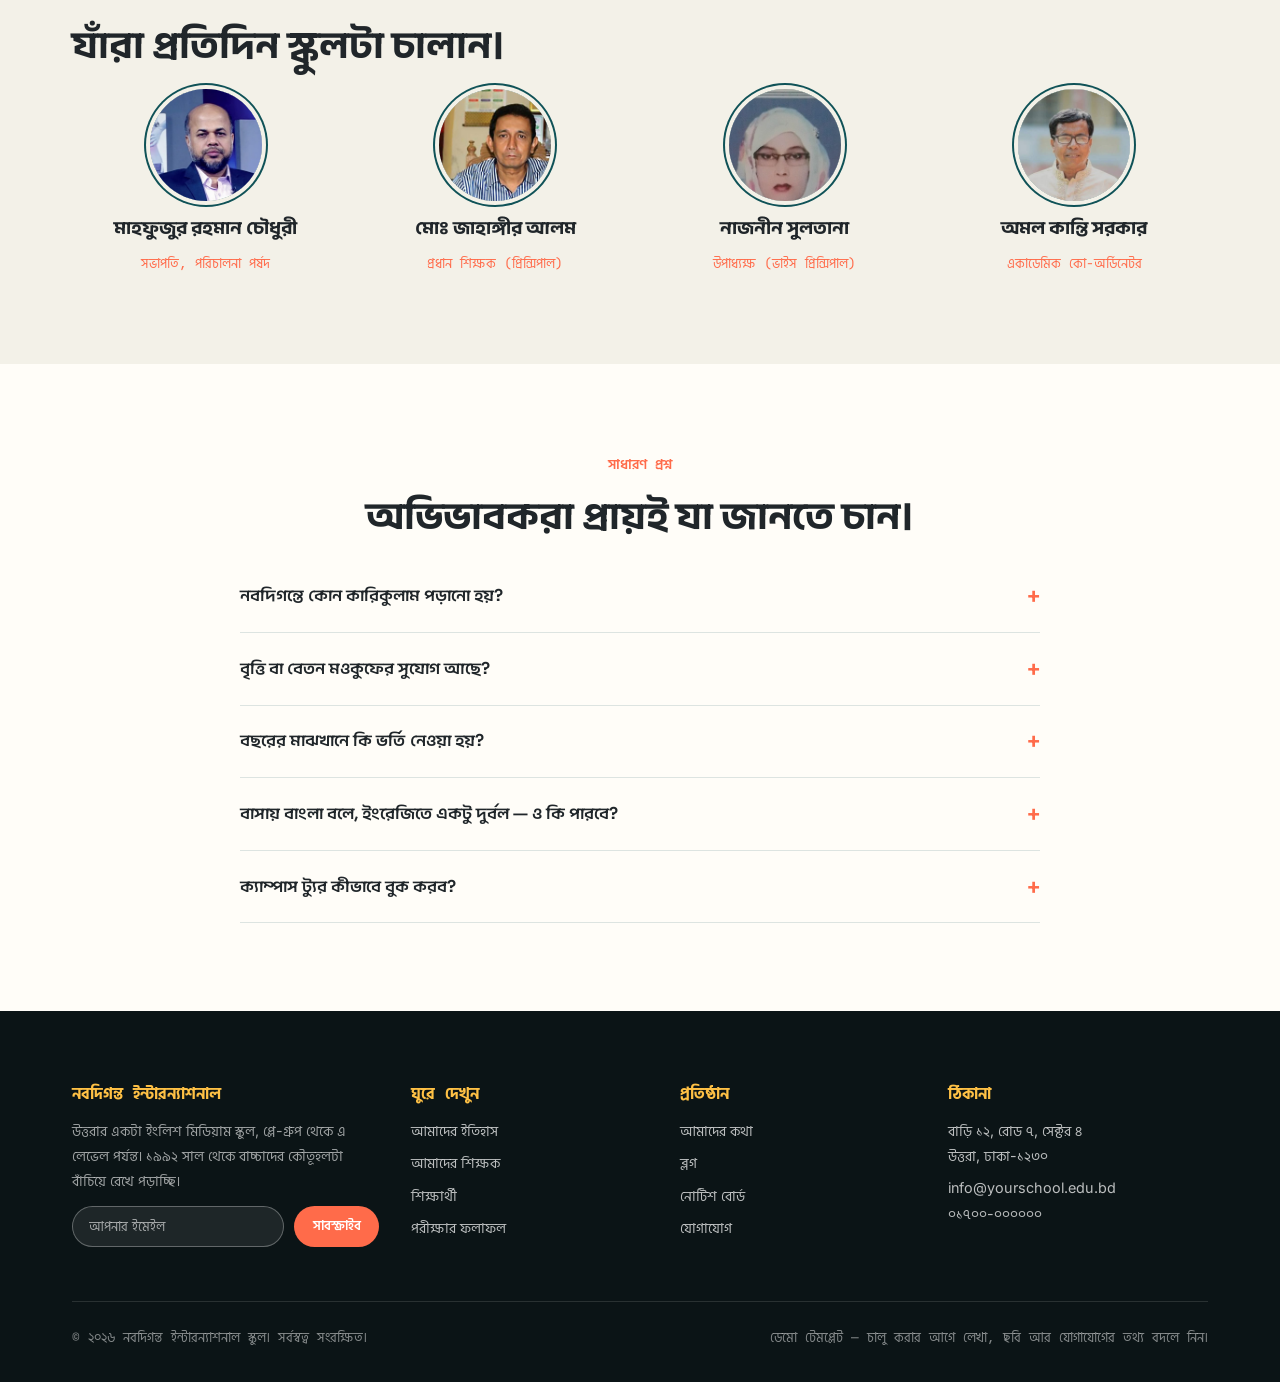
==== commit 67010032: "Add photo backgrounds to inner page banners Each inner page's top banner now shows a relevant campus" ====
--- a/about.html
+++ b/about.html
@@ -53,7 +53,7 @@
 
 <main>
 
-  <section class="page-hero">
+  <section class="page-hero has-bg" style="--hero-bg: url('images/g-campus.jpg')">
     <div class="wrap">
       <div class="breadcrumb"><a href="index.html" data-en="Home">হোম</a> / <span data-en="About">আমাদের কথা</span></div>
       <h1 data-en="What Nobodiganta is, and isn't.">নবদিগন্ত কী, আর কী না।</h1>
--- a/style.css
+++ b/style.css
@@ -620,3 +620,20 @@
   .notice-actions{ margin-left: 76px; }
   .notice-actions .notice-new{ margin-left: 0; }
 }
+
+/* ---------- inner page banners: photo behind a tint ---------- */
+.page-hero.has-bg{
+  position: relative;
+  background-color: #0B3B3F;
+  background-image:
+    linear-gradient(90deg, rgba(11,59,63,0.94) 0%, rgba(11,59,63,0.84) 45%, rgba(11,59,63,0.55) 100%),
+    var(--hero-bg);
+  background-size: cover;
+  background-position: center;
+  background-repeat: no-repeat;
+}
+@media (max-width: 720px){
+  .page-hero.has-bg{
+    background-image: linear-gradient(rgba(11,59,63,0.86), rgba(11,59,63,0.86)), var(--hero-bg);
+  }
+}
